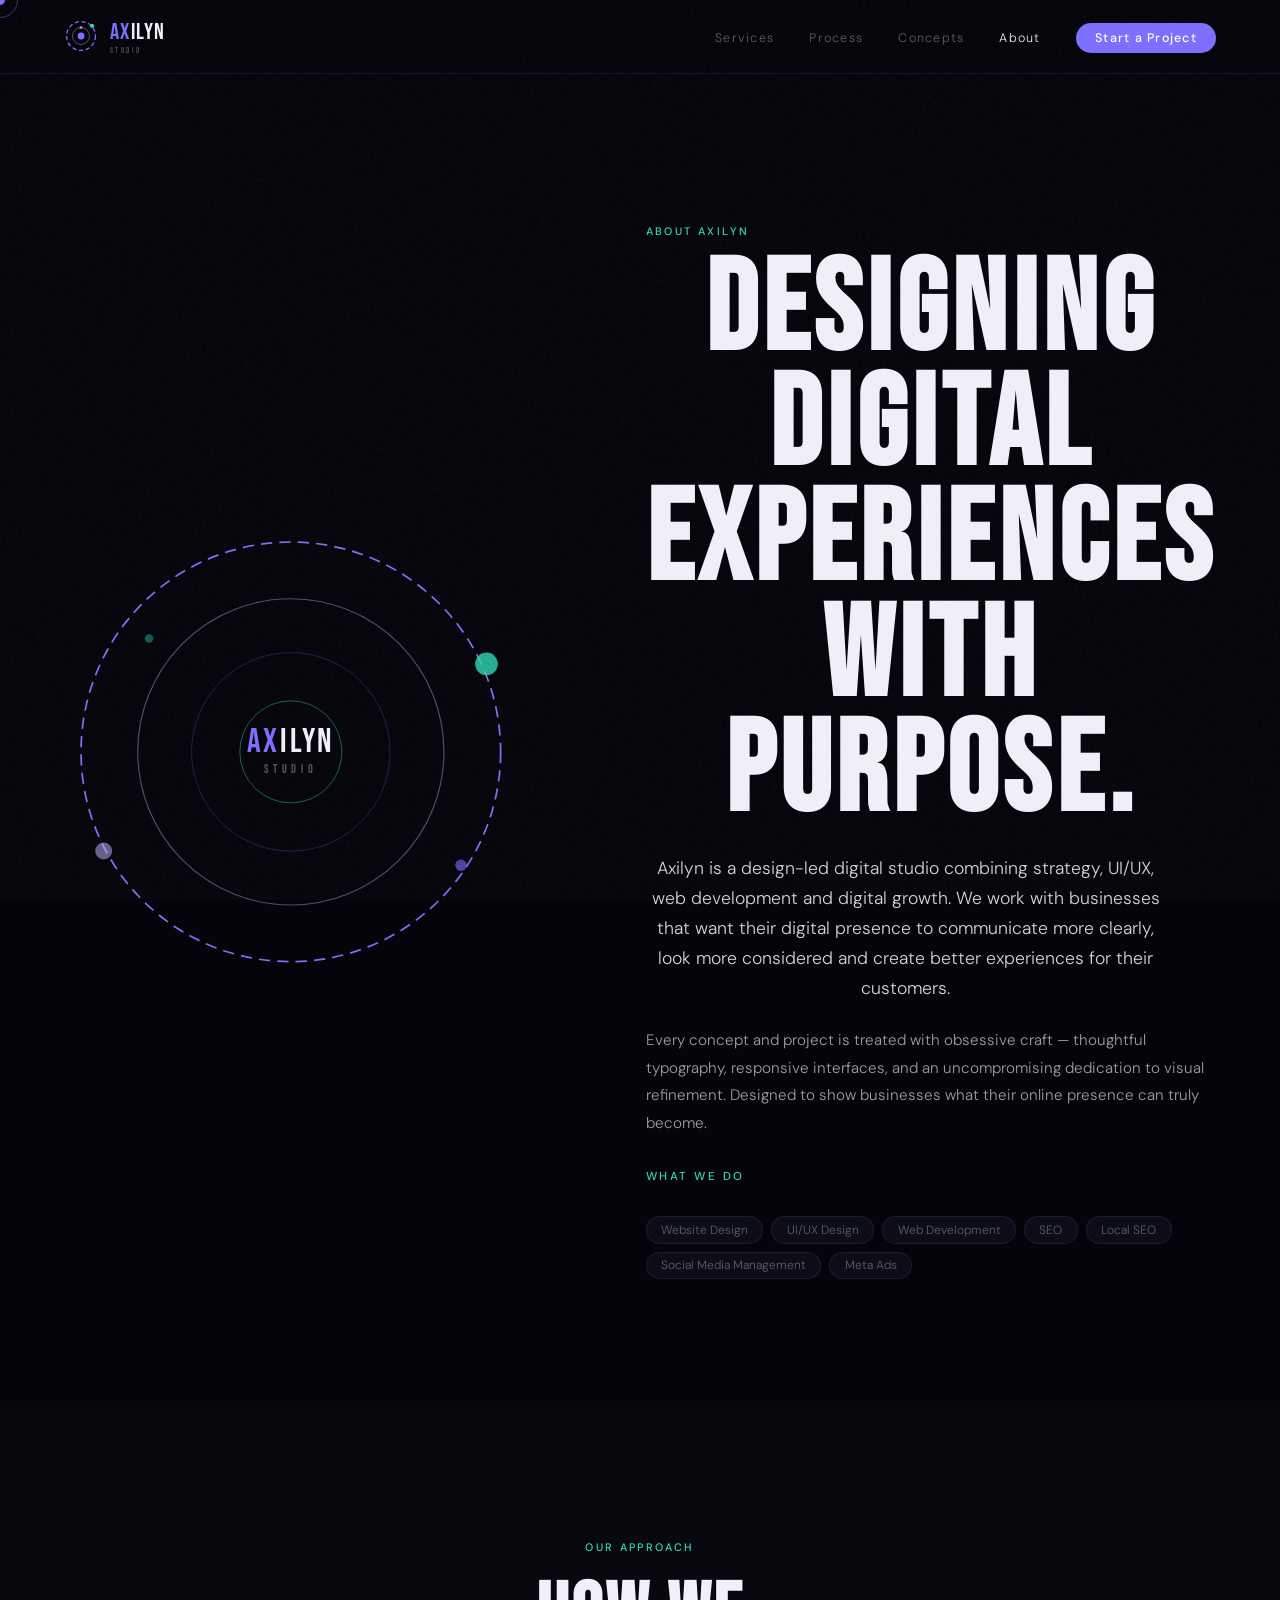
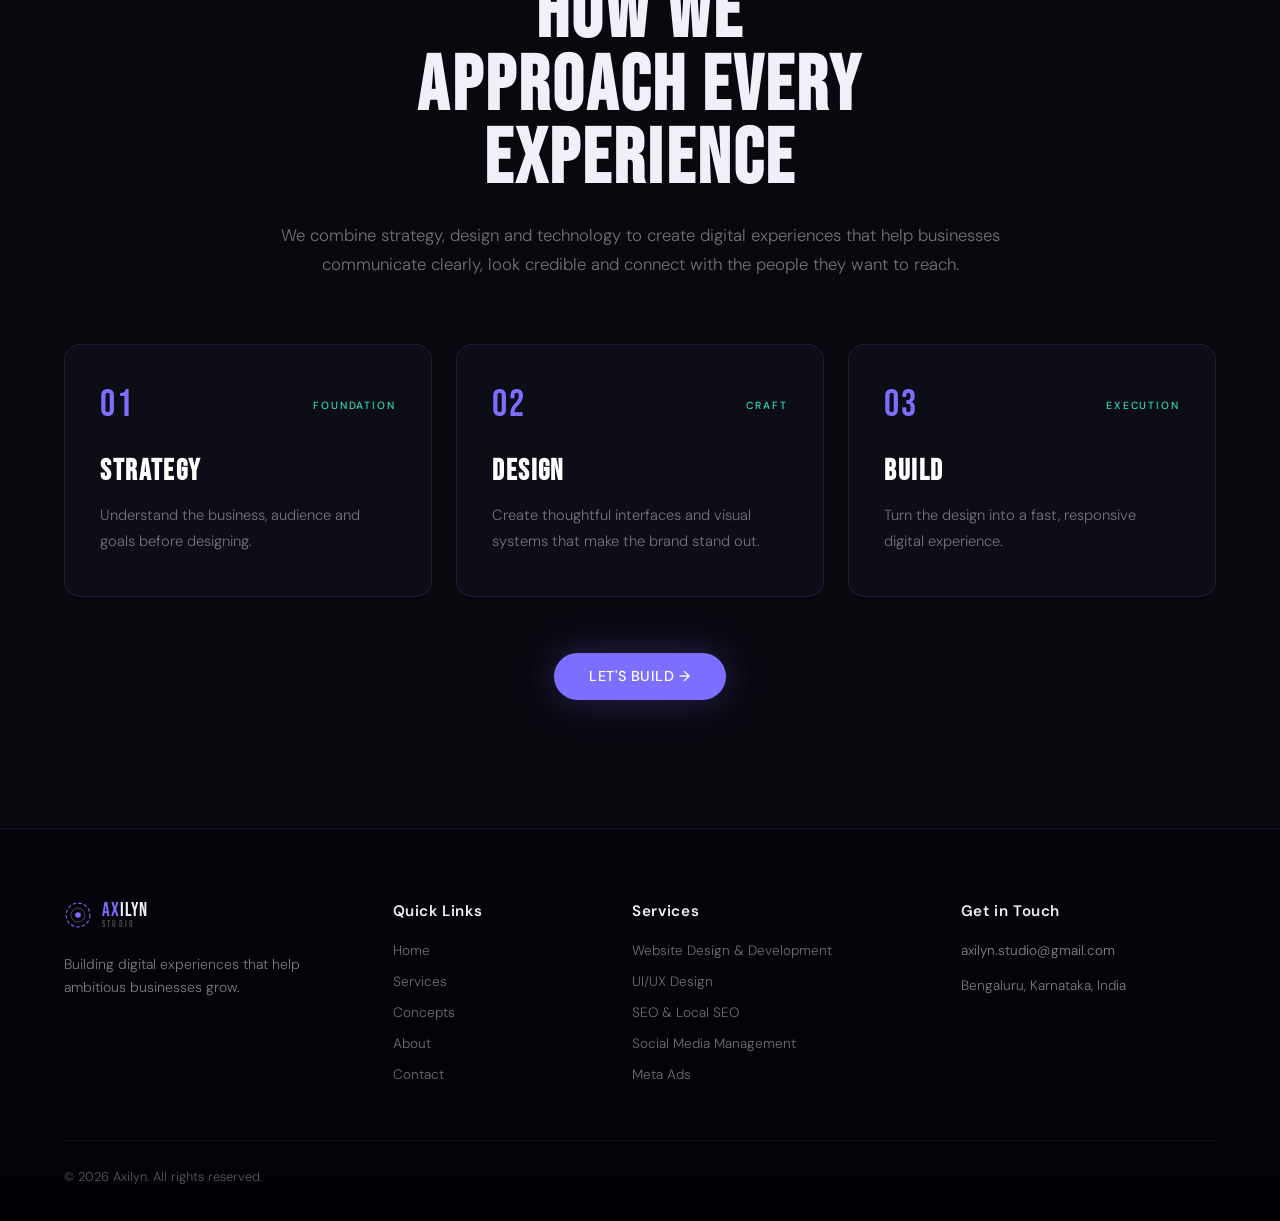
==== about/index.html @ 37f90a8c "Update Axilyn website SEO and concept pages" ====
<!DOCTYPE html>
<html lang="en">
<head>
<meta charset="UTF-8"/>
<meta name="viewport" content="width=device-width,initial-scale=1.0,maximum-scale=1.0,minimum-scale=1.0,user-scalable=no,viewport-fit=cover"/>

<!-- ═══ PRIMARY SEO ═══ -->
<title>About Axilyn | Digital Design &amp; Growth Studio</title>
<meta name="description" content="Axilyn is a design-led digital studio combining strategy, UI/UX, web development and digital growth for ambitious businesses."/>
<meta name="keywords" content="about Axilyn, digital design studio, UI UX studio, web development, SEO, local SEO, Meta ads"/>
<meta name="robots" content="index, follow"/>
<meta name="author" content="AXILYN"/>
<link rel="canonical" href="https://axilyn-studio.vercel.app/about/"/>

<!-- ═══ OPEN GRAPH ═══ -->
<meta property="og:type" content="website"/>
<meta property="og:url" content="https://axilyn-studio.vercel.app/about/"/>
<meta property="og:title" content="About Axilyn | Digital Design &amp; Growth Studio"/>
<meta property="og:description" content="Axilyn is a design-led digital studio combining strategy, UI/UX, web development and digital growth for ambitious businesses."/>
<meta property="og:image" content="https://axilyn-studio.vercel.app/assets/concepts/dental-concept.jpg"/>
<meta property="og:site_name" content="AXILYN"/>
<meta property="og:locale" content="en_US"/>

<!-- ═══ TWITTER CARD ═══ -->
<meta name="twitter:card" content="summary_large_image"/>
<meta name="twitter:title" content="About Axilyn | Digital Design &amp; Growth Studio"/>
<meta name="twitter:description" content="Axilyn is a design-led digital studio combining strategy, UI/UX, web development and digital growth for ambitious businesses."/>
<meta name="twitter:image" content="https://axilyn-studio.vercel.app/assets/concepts/dental-concept.jpg"/>

<!-- ═══ SCHEMA.ORG BREADCRUMB ═══ -->
<script type="application/ld+json">
{
  "@context": "https://schema.org",
  "@graph": [
    {
      "@type": "BreadcrumbList",
      "itemListElement": [
        {
          "@type": "ListItem",
          "position": 1,
          "name": "Home",
          "item": "https://axilyn-studio.vercel.app/"
        },
        {
          "@type": "ListItem",
          "position": 2,
          "name": "About",
          "item": "https://axilyn-studio.vercel.app/about/"
        }
      ]
    },
    {
      "@type": "AboutPage",
      "name": "About Axilyn",
      "description": "Axilyn is a design-led digital studio combining strategy, UI/UX, web development and digital growth for ambitious businesses.",
      "mainEntity": {
        "@type": "Organization",
        "name": "AXILYN",
        "url": "https://axilyn-studio.vercel.app/"
      }
    }
  ]
}
</script>

<!-- Google Fonts -->
<link rel="preconnect" href="https://fonts.googleapis.com"/>
<link rel="preconnect" href="https://fonts.gstatic.com" crossorigin/>
<link href="https://fonts.googleapis.com/css2?family=Bebas+Neue&amp;family=DM+Sans:opsz,wght@9..40,300;9..40,400;9..40,500&amp;display=swap" rel="stylesheet"/>

<!-- Modular Stylesheets -->
<link rel="stylesheet" href="../css/variables.css?v=2.0"/>
<link rel="stylesheet" href="../css/reset.css?v=2.0"/>
<link rel="stylesheet" href="../css/animations.css?v=2.0"/>
<link rel="stylesheet" href="../css/layout.css?v=2.0"/>
<link rel="stylesheet" href="../css/components.css?v=3.0"/>
</head>
<body>

<!-- Custom Cursor Elements -->
<div id="cur"></div>
<div id="curR"></div>

<!-- NAV -->
<nav id="nav">
  <div class="nlogo" onclick="window.location.href='/'">
    <svg class="nlm" viewBox="0 0 40 40" fill="none">
      <circle class="nl-o1" cx="20" cy="20" r="17" stroke="#7C6FFF" stroke-width="1.5" stroke-dasharray="5 3"/>
      <circle class="nl-o2" cx="20" cy="20" r="10" stroke="#C4B9FF" stroke-width="1" opacity=".5"/>
      <circle cx="20" cy="20" r="4" fill="#7C6FFF"/>
      <g class="nl-o1"><circle cx="33" cy="8" r="2.5" fill="#2DDAB4"/></g>
      <g class="nl-o2"><circle cx="20" cy="10" r="1.8" fill="#C4B9FF" opacity=".7"/></g>
    </svg>
    <div class="nwm"><div><span>AX</span>ILYN</div><div style="font-size:.5rem;letter-spacing:.3em;color:rgba(240,240,248,.3);margin-top:.05rem;">STUDIO</div></div>
  </div>
  <ul>
    <li><a href="/services/">Services</a></li>
    <li><a href="/#process">Process</a></li>
    <li><a href="/#work">Concepts</a></li>
    <li><a href="/about/" style="color:var(--text);">About</a></li>
    <li><a href="/contact/" class="ncta">Start a Project</a></li>
  </ul>
</nav>

<div style="padding-top:6rem;">
  <!-- ABOUT HERO / POSITIONING -->
  <section id="about" aria-label="About Axilyn">
    <div class="arw">
      <svg class="arsvg" viewBox="0 0 320 320" fill="none">
        <circle cx="160" cy="160" r="148" stroke="#7C6FFF" stroke-width="1.2" stroke-dasharray="8 5"/>
        <circle cx="160" cy="160" r="108" stroke="#C4B9FF" stroke-width=".8" opacity=".4"/>
        <circle cx="160" cy="160" r="70" stroke="#7C6FFF" stroke-width=".6" opacity=".3"/>
        <circle cx="160" cy="160" r="36" stroke="#2DDAB4" stroke-width=".6" opacity=".5"/>
        <circle cx="298" cy="98" r="8" fill="#2DDAB4" opacity=".8"/>
        <circle cx="28" cy="230" r="6" fill="#C4B9FF" opacity=".5"/>
        <circle cx="280" cy="240" r="4" fill="#7C6FFF" opacity=".6"/>
        <circle cx="60" cy="80" r="3" fill="#2DDAB4" opacity=".4"/>
      </svg>
      <div class="arc">
        <div class="ari">
          <div style="font-family:var(--fh);font-size:2.1rem;letter-spacing:.08em;line-height:1;color:var(--text);"><span style="color:var(--ring);">AX</span>ILYN</div>
          <div style="font-family:var(--fh);font-size:.75rem;letter-spacing:.4em;color:rgba(240,240,248,.35);margin-top:.1rem;text-align:center;">STUDIO</div>
        </div>
      </div>
    </div>
    <div class="ac">
      <div class="sl2">About Axilyn</div>
      <h1>DESIGNING DIGITAL EXPERIENCES<br/>WITH PURPOSE.</h1>
      <p class="hsub" style="margin-bottom:1.5rem;font-size:1.1rem;line-height:1.7;color:rgba(240,240,248,.88);">Axilyn is a design-led digital studio combining strategy, UI/UX, web development and digital growth. We work with businesses that want their digital presence to communicate more clearly, look more considered and create better experiences for their customers.</p>
      <p style="margin-bottom:1.5rem;color:rgba(240,240,248,.65);">Every concept and project is treated with obsessive craft — thoughtful typography, responsive interfaces, and an uncompromising dedication to visual refinement. Designed to show businesses what their online presence can truly become.</p>
      <div style="margin-top:2rem;">
        <div class="sl2" style="margin-bottom:.8rem;font-size:.72rem;">WHAT WE DO</div>
        <div class="skills" aria-label="Services provided by Axilyn">
          <span class="skill">Website Design</span>
          <span class="skill">UI/UX Design</span>
          <span class="skill">Web Development</span>
          <span class="skill">SEO</span>
          <span class="skill">Local SEO</span>
          <span class="skill">Social Media Management</span>
          <span class="skill">Meta Ads</span>
        </div>
      </div>
    </div>
  </section>

  <!-- WHY AXILYN THREE PILLARS -->
  <section id="why-axilyn" aria-label="Why Axilyn — Core Pillars">
    <div class="why-container">
      <div class="why-header">
        <div class="sl2">OUR APPROACH</div>
        <h2>HOW WE<br/>APPROACH EVERY EXPERIENCE</h2>
        <p class="why-sub">We combine strategy, design and technology to create digital experiences that help businesses communicate clearly, look credible and connect with the people they want to reach.</p>
      </div>

      <div class="why-grid">
        <div class="why-card">
          <div class="why-card-top">
            <span class="why-num">01</span>
            <span class="why-tag">FOUNDATION</span>
          </div>
          <h3>STRATEGY</h3>
          <p>Understand the business, audience and goals before designing.</p>
        </div>

        <div class="why-card">
          <div class="why-card-top">
            <span class="why-num">02</span>
            <span class="why-tag">CRAFT</span>
          </div>
          <h3>DESIGN</h3>
          <p>Create thoughtful interfaces and visual systems that make the brand stand out.</p>
        </div>

        <div class="why-card">
          <div class="why-card-top">
            <span class="why-num">03</span>
            <span class="why-tag">EXECUTION</span>
          </div>
          <h3>BUILD</h3>
          <p>Turn the design into a fast, responsive digital experience.</p>
        </div>
      </div>

      <div class="why-cta-box">
        <a href="/contact/" class="bp">LET'S BUILD →</a>
      </div>
    </div>
  </section>
</div>

<!-- FOOTER -->
<footer class="site-footer">
  <div class="footer-container">
    <div class="footer-grid">
      <div class="footer-col footer-col-brand">
        <div class="fll" onclick="window.location.href='/'" role="button" tabindex="0">
          <svg class="flm" viewBox="0 0 40 40" fill="none">
            <circle class="nl-o1" cx="20" cy="20" r="17" stroke="#7C6FFF" stroke-width="1.5" stroke-dasharray="5 3"/>
            <circle class="nl-o2" cx="20" cy="20" r="10" stroke="#C4B9FF" stroke-width="1" opacity=".5"/>
            <circle cx="20" cy="20" r="4" fill="#7C6FFF"/>
          </svg>
          <div class="flw">
            <div class="flname"><span>AX</span>ILYN</div>
            <div class="flsub">STUDIO</div>
          </div>
        </div>
        <p class="footer-desc">Building digital experiences that help ambitious businesses grow.</p>
      </div>
      <div class="footer-col">
        <h4 class="footer-col-title">Quick Links</h4>
        <ul class="footer-links">
          <li><a href="/">Home</a></li>
          <li><a href="/services/">Services</a></li>
          <li><a href="/#work">Concepts</a></li>
          <li><a href="/about/">About</a></li>
          <li><a href="/contact/">Contact</a></li>
        </ul>
      </div>
      <div class="footer-col">
        <h4 class="footer-col-title">Services</h4>
        <ul class="footer-links">
          <li><a href="/services/">Website Design &amp; Development</a></li>
          <li><a href="/services/">UI/UX Design</a></li>
          <li><a href="/services/">SEO &amp; Local SEO</a></li>
          <li><a href="/services/">Social Media Management</a></li>
          <li><a href="/services/">Meta Ads</a></li>
        </ul>
      </div>
      <div class="footer-col footer-col-contact">
        <h4 class="footer-col-title">Get in Touch</h4>
        <ul class="footer-contact-list">
          <li><a href="mailto:axilyn.studio@gmail.com">axilyn.studio@gmail.com</a></li>
          <li><span>Bengaluru, Karnataka, India</span></li>
        </ul>
      </div>
    </div>
    <div class="footer-divider" role="separator"></div>
    <div class="footer-bottom">
      <div class="footer-copy">© 2026 Axilyn. All rights reserved.</div>
    </div>
  </div>
</footer>

<script src="../js/cursor.js?v=3.0"></script>
</body>
</html>
---- css/variables.css ----
/* ═══════════════════════════════════════════════════════
   DESIGN TOKENS & CSS VARIABLES — AXILYN STUDIO
   ═══════════════════════════════════════════════════════ */

:root {
  /* Color Palette */
  --bg: #04040a;
  --surf: #08080f;
  --card: #0d0d18;
  --ring: #7C6FFF;
  --ring2: #C4B9FF;
  --teal: #2DDAB4;
  --text: #f0f0f8;
  --border: rgba(124, 111, 255, 0.14);

  /* Typography */
  --fh: 'Bebas Neue', sans-serif;
  --fb: 'DM Sans', sans-serif;

  /* Transitions & Radii */
  --radius-sm: 6px;
  --radius-md: 10px;
  --radius-lg: 16px;
  --radius-full: 99px;
  --transition-fast: 0.2s ease;
  --transition-normal: 0.3s ease;
  --transition-slow: 0.5s ease;
}
---- css/animations.css ----
/* ═══════════════════════════════════════════════════════
   ANIMATIONS & KEYFRAMES — AXILYN STUDIO
   ═══════════════════════════════════════════════════════ */

/* Fade & Slide Up */
@keyframes fu {
  from {
    opacity: 0;
    transform: translateY(28px);
  }
  to {
    opacity: 1;
    transform: none;
  }
}

/* Splash Entrance */
@keyframes splashIn {
  from {
    opacity: 0;
    transform: translateY(12px);
  }
  to {
    opacity: 1;
    transform: none;
  }
}

/* Marquee Infinite Loop */
@keyframes mq {
  from {
    transform: translateX(0);
  }
  to {
    transform: translateX(-50%);
  }
}

/* Orbital Rotations */
@keyframes ss {
  to {
    transform: rotate(360deg);
  }
}

@keyframes ssr {
  to {
    transform: rotate(-360deg);
  }
}

/* Opacity Pulse */
@keyframes pulse {
  0%, 100% {
    opacity: 1;
  }
  50% {
    opacity: 0.2;
  }
}

/* Floating Particles */
@keyframes fp {
  from {
    transform: translateY(0);
  }
  to {
    transform: translateY(var(--y, -28px));
  }
}

/* Spinner */
@keyframes spin {
  to {
    transform: rotate(360deg);
  }
}

/* Scroll Reveal Classes */
.rev {
  opacity: 0;
  transform: translateY(36px);
  transition: opacity 0.75s ease, transform 0.75s ease;
}

.rev.vis {
  opacity: 1;
  transform: none;
}

.rev.d1 {
  transition-delay: 0.1s;
}

.rev.d2 {
  transition-delay: 0.2s;
}

.rev.d3 {
  transition-delay: 0.3s;
}

/* Accessibility: Reduced Motion Support */
@media (prefers-reduced-motion: reduce) {
  *,
  *::before,
  *::after {
    animation-duration: 0.01ms !important;
    animation-iteration-count: 1 !important;
    transition-duration: 0.01ms !important;
    scroll-behavior: auto !important;
  }
  .rev {
    opacity: 1 !important;
    transform: none !important;
  }
}
---- css/layout.css ----
/* ═══════════════════════════════════════════════════════
   LAYOUT, GRID & STRUCTURE — AXILYN STUDIO
   ═══════════════════════════════════════════════════════ */

/* ── SPLASH SCREEN ── */
#splash {
  position: fixed;
  inset: 0;
  background: var(--bg);
  z-index: 999999;
  display: flex;
  align-items: center;
  justify-content: center;
  flex-direction: column;
  gap: 1.5rem;
  transition: opacity 0.7s ease, visibility 0.7s ease;
}

#splash.hide {
  opacity: 0;
  visibility: hidden;
  pointer-events: none;
}

.splash-logo {
  display: flex;
  flex-direction: column;
  align-items: center;
  gap: 14px;
  animation: splashIn 0.6s cubic-bezier(0.22, 1, 0.36, 1) both;
}

.splash-orb {
  width: 80px;
  height: 80px;
  position: relative;
  display: flex;
  align-items: center;
  justify-content: center;
}

.splash-orb svg {
  width: 80px;
  height: 80px;
}

.splash-orb .sp-o1 {
  animation: ss 4s linear infinite;
  transform-origin: 40px 40px;
}

.splash-orb .sp-o2 {
  animation: ssr 2.8s linear infinite;
  transform-origin: 40px 40px;
}

.splash-orb .sp-pulse {
  animation: pulse 1.8s ease-in-out infinite;
}

.splash-wordmark {
  font-family: var(--fh);
  font-size: 2.6rem;
  letter-spacing: 0.12em;
  line-height: 1;
  text-align: center;
}

.splash-wordmark span {
  color: var(--ring);
}

.splash-sub {
  font-size: 0.6rem;
  letter-spacing: 0.45em;
  color: rgba(240, 240, 248, 0.25);
  text-transform: uppercase;
  margin-top: 0.1rem;
  animation: splashIn 0.6s 0.15s cubic-bezier(0.22, 1, 0.36, 1) both;
}

.splash-bar {
  width: 140px;
  height: 1px;
  background: var(--border);
  border-radius: var(--radius-full);
  overflow: hidden;
  margin-top: 0.5rem;
  animation: splashIn 0.4s 0.3s ease both;
}

.splash-bar-fill {
  height: 100%;
  width: 0%;
  background: linear-gradient(90deg, var(--ring), var(--teal));
  border-radius: var(--radius-full);
  transition: width 0.05s linear;
}

/* ── NAVIGATION ── */
nav {
  position: fixed;
  top: 0;
  left: 0;
  right: 0;
  z-index: 600;
  display: flex;
  align-items: center;
  justify-content: space-between;
  padding: 1.1rem 5%;
  backdrop-filter: blur(20px);
  -webkit-backdrop-filter: blur(20px);
  background: rgba(4, 4, 10, 0.82);
  border-bottom: 1px solid var(--border);
}

.nlogo {
  display: flex;
  align-items: center;
  gap: 12px;
  text-decoration: none;
  cursor: pointer;
}

.nlm {
  width: 34px;
  height: 34px;
  flex-shrink: 0;
}

.nlm .nl-o1,
.flm .nl-o1 {
  animation: ss 10s linear infinite;
  transform-origin: 20px 20px;
}

.nlm .nl-o2,
.flm .nl-o2 {
  animation: ssr 7s linear infinite;
  transform-origin: 20px 20px;
}

.nlm .nl-dot,
.flm .nl-dot {
  animation: pulse 2.5s ease-in-out infinite;
}

.nwm {
  font-family: var(--fh);
  font-size: 1.45rem;
  letter-spacing: 0.06em;
  color: var(--text);
}

.nwm span {
  color: var(--ring);
}

nav ul {
  list-style: none;
  display: flex;
  gap: 2.2rem;
  align-items: center;
}

nav ul a {
  color: rgba(240, 240, 248, 0.38);
  text-decoration: none;
  font-size: 0.78rem;
  letter-spacing: 0.1em;
  transition: color var(--transition-fast);
  position: relative;
}

nav ul a::after {
  content: '';
  position: absolute;
  bottom: -3px;
  left: 0;
  width: 0;
  height: 1px;
  background: var(--ring);
  transition: width var(--transition-normal);
}

nav ul a:hover {
  color: var(--ring);
}

nav ul a:hover::after {
  width: 100%;
}

.ncta {
  background: var(--ring) !important;
  color: #fff !important;
  padding: 0.42rem 1.2rem !important;
  border-radius: var(--radius-full) !important;
  font-weight: 500 !important;
}

.ncta::after {
  display: none !important;
}

.ncta:hover {
  opacity: 0.82 !important;
}

@media (max-width: 640px) {
  nav ul li:not(:last-child) {
    display: none;
  }
}

/* ── SHARED SECTION STYLES ── */
section {
  padding: 8rem 5%;
}

.sl2 {
  font-size: 0.68rem;
  letter-spacing: 0.22em;
  color: var(--teal);
  text-transform: uppercase;
  font-weight: 500;
  margin-bottom: 1rem;
}

h2 {
  font-family: var(--fh);
  font-size: clamp(2.5rem, 6vw, 5rem);
  letter-spacing: 0.04em;
  line-height: 0.95;
}

/* ── HERO SECTION ── */
#hero {
  min-height: 100vh;
  display: flex;
  align-items: center;
  justify-content: center;
  padding: 8rem 5% 5rem;
  position: relative;
  overflow: hidden;
}

#heroGradient {
  position: absolute;
  inset: 0;
  pointer-events: none;
  z-index: 1;
  background: radial-gradient(600px circle at 50% 50%, rgba(124, 111, 255, 0.13), transparent 70%);
  transition: background 0.1s ease;
}

.hc {
  position: relative;
  z-index: 2;
  max-width: 820px;
  text-align: center;
  display: flex;
  flex-direction: column;
  align-items: center;
}

.particle {
  position: absolute;
  border-radius: 50%;
  pointer-events: none;
  animation: fp var(--d, 8s) ease-in-out infinite alternate;
}

.ho {
  position: absolute;
  right: -80px;
  top: 50%;
  transform: translateY(-50%);
  width: 600px;
  height: 600px;
  opacity: 0.16;
  animation: ss 40s linear infinite;
}

.ho2 {
  position: absolute;
  right: 40px;
  top: 50%;
  transform: translateY(-50%);
  width: 360px;
  height: 360px;
  opacity: 0.07;
  animation: ssr 25s linear infinite;
}

.hbadge {
  display: inline-flex;
  align-items: center;
  gap: 0.5rem;
  border: 1px solid var(--border);
  border-radius: var(--radius-full);
  padding: 0.35rem 1rem;
  font-size: 0.72rem;
  letter-spacing: 0.12em;
  color: rgba(240, 240, 248, 0.38);
  margin-bottom: 2rem;
  animation: fu 0.8s ease both;
}

.bdot {
  width: 6px;
  height: 6px;
  border-radius: 50%;
  background: var(--teal);
  animation: pulse 2s infinite;
}

h1 {
  font-family: var(--fh);
  font-size: clamp(4rem, 10vw, 9rem);
  line-height: 0.9;
  letter-spacing: 0.04em;
  animation: fu 0.8s 0.1s ease both;
  text-align: center;
}

h1 .rw {
  color: var(--ring);
}

h1 .ol {
  -webkit-text-stroke: 1.5px rgba(124, 111, 255, 0.35);
  color: transparent;
}

.hsub {
  margin-top: 2rem;
  max-width: 520px;
  color: rgba(240, 240, 248, 0.42);
  font-size: 1rem;
  line-height: 1.75;
  animation: fu 0.8s 0.2s ease both;
  text-align: center;
}

.hbtns {
  margin-top: 2.5rem;
  display: flex;
  gap: 1rem;
  flex-wrap: wrap;
  justify-content: center;
  animation: fu 0.8s 0.3s ease both;
}

.hstats {
  margin-top: 5rem;
  display: flex;
  gap: 3.5rem;
  flex-wrap: wrap;
  justify-content: center;
  animation: fu 0.8s 0.4s ease both;
}

.sn {
  font-family: var(--fh);
  font-size: 3rem;
  color: var(--ring);
  letter-spacing: 0.04em;
  line-height: 1;
}

.hstat-item {
  text-align: center;
}

.sl {
  font-size: 0.7rem;
  letter-spacing: 0.1em;
  color: rgba(240, 240, 248, 0.3);
  margin-top: 0.3rem;
  text-transform: uppercase;
}

@media (max-width: 768px) {
  .ho,
  .ho2 {
    animation: none;
    display: none;
  }
}

/* ── MARQUEE ── */
.mwrap {
  overflow: hidden;
  white-space: nowrap;
  padding: 0.75rem 0;
  background: rgba(124, 111, 255, 0.07);
  border-top: 1px solid var(--border);
  border-bottom: 1px solid var(--border);
}

.mtrack {
  display: inline-flex;
  gap: 2.5rem;
  animation: mq 22s linear infinite;
}

.mtrack span {
  font-family: var(--fh);
  font-size: 0.9rem;
  letter-spacing: 0.12em;
  color: rgba(124, 111, 255, 0.5);
}

.mtrack .sep {
  color: var(--teal);
  opacity: 0.45;
}

/* ── SERVICES ── */
#services {
  background: var(--surf);
}

.stop {
  display: flex;
  justify-content: space-between;
  align-items: flex-end;
  flex-wrap: wrap;
  gap: 2rem;
  margin-bottom: 5rem;
}

.stop p {
  max-width: 340px;
  color: rgba(240, 240, 248, 0.38);
  font-size: 0.95rem;
  line-height: 1.75;
}

.sgrid {
  display: grid;
  grid-template-columns: repeat(2, 1fr);
  gap: 1px;
  background: var(--border);
}

.sgrid .sc:last-child {
  grid-column: span 2;
}

@media (max-width: 560px) {
  .sgrid {
    grid-template-columns: 1fr;
  }
  .sgrid .sc:last-child {
    grid-column: span 1;
  }
}

/* ── PROCESS ── */
#process {
  background: var(--bg);
  position: relative;
  overflow: hidden;
}

.pbgr {
  position: absolute;
  right: -180px;
  top: 50%;
  transform: translateY(-50%);
  width: 500px;
  height: 500px;
  opacity: 0.04;
  pointer-events: none;
}

.ptabs {
  display: flex;
  margin-top: 4rem;
  border: 1px solid var(--border);
  border-radius: 12px;
  overflow: hidden;
}

.ppanels {
  margin-top: 3rem;
}

.pp {
  display: none;
  animation: fu 0.5s ease both;
}

.pp.on {
  display: grid;
  grid-template-columns: 1fr 1fr;
  gap: 5rem;
  align-items: center;
}

@media (max-width: 720px) {
  .pp.on {
    grid-template-columns: 1fr;
    gap: 3rem;
  }
}

.ppn {
  font-family: var(--fh);
  font-size: 8rem;
  line-height: 1;
  color: rgba(124, 111, 255, 0.06);
  margin-bottom: -1.5rem;
}

.pp h3 {
  font-family: var(--fh);
  font-size: 3rem;
  letter-spacing: 0.04em;
  margin-bottom: 1rem;
}

.pp > div p {
  color: rgba(240, 240, 248, 0.38);
  font-size: 0.95rem;
  line-height: 1.8;
}

.pp ul {
  list-style: none;
  margin-top: 1.5rem;
  display: flex;
  flex-direction: column;
  gap: 0.65rem;
}

.pp ul li {
  display: flex;
  align-items: center;
  gap: 0.75rem;
  font-size: 0.87rem;
  color: rgba(240, 240, 248, 0.42);
}

.pp ul li::before {
  content: '';
  width: 6px;
  height: 6px;
  border-radius: 50%;
  background: var(--teal);
  flex-shrink: 0;
}

.pvis {
  display: flex;
  align-items: center;
  justify-content: center;
}

.pvsv {
  width: 100%;
  max-width: 300px;
  aspect-ratio: 1;
}

.pvsv svg {
  width: 100%;
  height: 100%;
}

.pp.on .pro {
  animation: ss 12s linear infinite;
}

.pp.on .pri {
  animation: ssr 8s linear infinite;
}

/* ── WORK ── */
#work {
  background: var(--surf);
}

.wh {
  display: flex;
  justify-content: space-between;
  align-items: flex-end;
  flex-wrap: wrap;
  gap: 2rem;
  margin-bottom: 4rem;
}

.wh p {
  max-width: 300px;
  color: rgba(240, 240, 248, 0.36);
  font-size: 0.9rem;
  line-height: 1.75;
}

.wgrid {
  display: grid;
  grid-template-columns: repeat(3, 1fr);
  gap: 14px;
}

@media (max-width: 820px) {
  .wgrid {
    grid-template-columns: 1fr 1fr;
  }
}

@media (max-width: 500px) {
  .wgrid {
    grid-template-columns: 1fr;
  }
}

/* ── ABOUT ── */
#about {
  background: var(--bg);
  display: grid;
  grid-template-columns: 1fr 1fr;
  gap: 8rem;
  align-items: center;
}

@media (max-width: 768px) {
  #about {
    grid-template-columns: 1fr;
    gap: 4rem;
  }
}

.arw {
  width: 100%;
  aspect-ratio: 1;
  display: flex;
  align-items: center;
  justify-content: center;
  position: relative;
}

.arsvg {
  width: 100%;
  height: 100%;
  animation: ss 20s linear infinite;
}

.arc {
  position: absolute;
  inset: 0;
  display: flex;
  align-items: center;
  justify-content: center;
}

.ari {
  display: flex;
  flex-direction: column;
  align-items: center;
  justify-content: center;
}

.ac p {
  color: rgba(240, 240, 248, 0.38);
  font-size: 0.95rem;
  line-height: 1.8;
  margin-top: 1.5rem;
}

.skills {
  display: flex;
  flex-wrap: wrap;
  gap: 0.5rem;
  margin-top: 2rem;
}

/* ── CONTACT ── */
#contact {
  background: var(--surf);
  text-align: center;
}

#contact .hsub {
  margin: 1rem auto 0;
  text-align: center;
}

.cbox {
  max-width: 580px;
  margin: 3rem auto 0;
  background: var(--card);
  border: 1px solid var(--border);
  border-radius: 12px;
  padding: 2.5rem;
}

.frow {
  display: grid;
  grid-template-columns: 1fr 1fr;
  gap: 1rem;
}

@media (max-width: 500px) {
  .frow {
    grid-template-columns: 1fr;
  }
}

.fg {
  text-align: left;
  margin-bottom: 1rem;
}

/* ── LOCATION ── */
.loc-wrap {
  max-width: 980px;
  margin: 5rem auto 0;
  text-align: left;
}

.loc-label {
  font-size: 0.66rem;
  letter-spacing: 0.18em;
  color: var(--teal);
  text-transform: uppercase;
  margin-bottom: 0.75rem;
}

.loc-card {
  display: grid;
  grid-template-columns: 1fr 1fr;
  border-radius: var(--radius-lg);
  overflow: hidden;
  border: 1px solid var(--border);
  background: var(--card);
}

@media (max-width: 700px) {
  .loc-card {
    grid-template-columns: 1fr;
  }
}

.loc-map {
  position: relative;
  min-height: 280px;
  overflow: hidden;
}

.loc-map iframe {
  width: 100%;
  height: 100%;
  min-height: 280px;
  border: none;
  filter: grayscale(1) invert(1) hue-rotate(200deg) brightness(0.75) contrast(1.1);
  display: block;
}

.loc-map-over {
  position: absolute;
  inset: 0;
  pointer-events: none;
  border-right: 1px solid var(--border);
}

.loc-info {
  padding: 2.5rem 2rem;
  display: flex;
  flex-direction: column;
  justify-content: space-between;
  gap: 2rem;
}

.loc-badge {
  display: inline-flex;
  align-items: center;
  gap: 0.45rem;
  font-size: 0.65rem;
  letter-spacing: 0.14em;
  color: rgba(240, 240, 248, 0.3);
  text-transform: uppercase;
  border: 1px solid var(--border);
  border-radius: var(--radius-full);
  padding: 0.3rem 0.8rem;
  width: fit-content;
}

.loc-badge span {
  width: 7px;
  height: 7px;
  border-radius: 50%;
  background: #2DDAB4;
  display: inline-block;
  animation: pulse 2s infinite;
}

.loc-name {
  font-family: var(--fh);
  font-size: 1.5rem;
  letter-spacing: 0.06em;
  line-height: 1.1;
  margin: 1rem 0 0.5rem;
}

.loc-name em {
  color: var(--ring);
  font-style: normal;
}

.loc-addr {
  font-size: 0.82rem;
  color: rgba(240, 240, 248, 0.4);
  line-height: 1.75;
}

.loc-meta {
  display: flex;
  flex-direction: column;
  gap: 0.55rem;
  margin-top: 0.5rem;
}

.loc-meta-row {
  display: flex;
  align-items: center;
  gap: 0.75rem;
  font-size: 0.78rem;
  color: rgba(240, 240, 248, 0.35);
}

.loc-meta-row svg {
  width: 14px;
  height: 14px;
  fill: none;
  stroke: var(--ring);
  stroke-width: 1.8;
  flex-shrink: 0;
}

.loc-dir-btn {
  display: inline-flex;
  align-items: center;
  gap: 0.6rem;
  background: var(--ring);
  color: #fff;
  text-decoration: none;
  padding: 0.85rem 1.8rem;
  border-radius: var(--radius-full);
  font-size: 0.8rem;
  letter-spacing: 0.1em;
  font-family: var(--fh);
  transition: transform var(--transition-fast), box-shadow var(--transition-fast);
  width: fit-content;
  margin-top: auto;
}

.loc-dir-btn:hover {
  transform: translateY(-2px);
  box-shadow: 0 0 45px rgba(124, 111, 255, 0.45);
}

.loc-dir-btn svg {
  width: 14px;
  height: 14px;
  fill: none;
  stroke: #fff;
  stroke-width: 2;
  flex-shrink: 0;
}

/* ── FOOTER ── */
.site-footer {
  background: linear-gradient(180deg, var(--bg) 0%, #030307 100%);
  border-top: 1px solid var(--border);
  padding: 4.5rem 5% 2.2rem;
  position: relative;
  z-index: 10;
}

.footer-container {
  max-width: 1200px;
  margin: 0 auto;
  width: 100%;
}

.footer-grid {
  display: grid;
  grid-template-columns: 1.3fr 0.9fr 1.3fr 1.15fr;
  gap: 3rem 2.5rem;
}

/* Brand Column */
.footer-col-brand .fll {
  display: inline-flex;
  align-items: center;
  gap: 10px;
  text-decoration: none;
  cursor: pointer;
  outline: none;
}

.footer-col-brand .fll:focus-visible {
  outline: 2px solid var(--ring);
  outline-offset: 4px;
  border-radius: var(--radius-sm);
}

.fll .flm {
  width: 28px;
  height: 28px;
}

.fll .flw {
  font-family: var(--fh);
  letter-spacing: 0.06em;
  color: var(--text);
  line-height: 1;
}

.fll .flw .flname {
  font-size: 1.2rem;
}

.fll .flw .flname span {
  color: var(--ring);
}

.fll .flw .flsub {
  font-size: 0.55rem;
  letter-spacing: 0.25em;
  color: rgba(240, 240, 248, 0.3);
  margin-top: 0.05rem;
}

.footer-desc {
  font-size: 0.88rem;
  line-height: 1.65;
  color: rgba(240, 240, 248, 0.5);
  margin-top: 1.15rem;
  max-width: 290px;
}

.footer-social {
  display: flex;
  gap: 0.75rem;
  align-items: center;
  margin-top: 1.4rem;
}

.footer-social a {
  display: flex;
  align-items: center;
  justify-content: center;
  width: 38px;
  height: 38px;
  border-radius: 50%;
  border: 1px solid rgba(124, 111, 255, 0.2);
  background: rgba(13, 13, 24, 0.6);
  color: rgba(240, 240, 248, 0.55);
  text-decoration: none;
  transition: border-color var(--transition-fast), color var(--transition-fast), background var(--transition-fast), transform var(--transition-fast), box-shadow var(--transition-fast);
}

.footer-social a:hover {
  border-color: var(--ring);
  color: var(--ring);
  background: rgba(124, 111, 255, 0.12);
  transform: translateY(-2px);
  box-shadow: 0 4px 14px rgba(124, 111, 255, 0.2);
}

.footer-social svg {
  width: 15px;
  height: 15px;
  fill: currentColor;
}

/* Headings */
.footer-col-title {
  font-family: var(--fb);
  font-size: 0.95rem;
  font-weight: 600;
  letter-spacing: 0.04em;
  color: var(--text);
  margin-bottom: 1.25rem;
}

/* Links Columns */
.footer-links {
  list-style: none;
  padding: 0;
  margin: 0;
  display: flex;
  flex-direction: column;
  gap: 0.75rem;
}

.footer-links li {
  line-height: 1;
}

.footer-links a {
  color: rgba(240, 240, 248, 0.45);
  text-decoration: none;
  font-size: 0.85rem;
  line-height: 1.4;
  transition: color var(--transition-fast), transform var(--transition-fast);
  display: inline-block;
}

.footer-links a:hover {
  color: var(--ring);
  transform: translateX(3px);
}

/* Contact Column */
.footer-contact-list {
  list-style: none;
  padding: 0;
  margin: 0;
  display: flex;
  flex-direction: column;
  gap: 0.95rem;
}

.footer-contact-list li {
  display: flex;
  align-items: flex-start;
  gap: 0.75rem;
  font-size: 0.85rem;
  line-height: 1.45;
  color: rgba(240, 240, 248, 0.5);
}

.footer-contact-list a {
  color: rgba(240, 240, 248, 0.55);
  text-decoration: none;
  transition: color var(--transition-fast);
  word-break: break-word;
}

.footer-contact-list a:hover {
  color: var(--ring);
}

.fcontact-icon {
  width: 17px;
  height: 17px;
  color: var(--ring);
  flex-shrink: 0;
  margin-top: 2px;
}

/* Bottom Bar */
.footer-divider {
  height: 1px;
  background: rgba(124, 111, 255, 0.12);
  margin: 3.5rem 0 1.6rem;
  width: 100%;
}

.footer-bottom {
  display: flex;
  align-items: center;
  justify-content: space-between;
  gap: 1rem;
  flex-wrap: wrap;
  font-size: 0.8rem;
  color: rgba(240, 240, 248, 0.35);
}

.footer-copy {
  color: rgba(240, 240, 248, 0.35);
  line-height: 1.5;
}

.footer-legal {
  display: flex;
  align-items: center;
  gap: 0.75rem;
}

.footer-legal a {
  color: rgba(240, 240, 248, 0.35);
  text-decoration: none;
  transition: color var(--transition-fast);
}

.footer-legal a:hover {
  color: var(--ring);
}

.footer-legal-sep {
  color: rgba(240, 240, 248, 0.2);
  user-select: none;
}

/* ── LAYER 2: MASSIVE AXILYN OUTLINED LOGO & PURPLE LIGHT EFFECT ── */
.footer-giant-wrap {
  position: relative;
  width: 100%;
  overflow: hidden;
  display: flex;
  justify-content: center;
  align-items: center;
  pointer-events: none;
  user-select: none;
  margin: 2.5rem 0 1rem;
  padding: 0.5rem 0;
  height: clamp(100px, 18vw, 210px);
}

.footer-bottom-glow {
  position: absolute;
  bottom: -15px;
  left: 50%;
  transform: translateX(-50%);
  width: 85%;
  max-width: 1000px;
  height: 120px;
  background: radial-gradient(ellipse 65% 75% at 50% 100%, rgba(124, 111, 255, 0.22) 0%, rgba(196, 185, 255, 0.05) 45%, transparent 75%);
  pointer-events: none;
  z-index: 1;
  filter: blur(18px);
}

.footer-rising-light {
  position: absolute;
  bottom: -10px;
  left: 50%;
  transform: translateX(-50%);
  width: 60%;
  max-width: 750px;
  height: 90px;
  background: radial-gradient(ellipse 55% 65% at 50% 100%, rgba(124, 111, 255, 0.35) 0%, rgba(45, 218, 180, 0.04) 50%, transparent 80%);
  pointer-events: none;
  z-index: 1;
  animation: lightRise 6.5s ease-in-out infinite;
  filter: blur(18px);
  opacity: 0.8;
}

@keyframes lightRise {
  0%, 100% {
    transform: translateX(-50%) translateY(12px) scaleY(0.75);
    opacity: 0.35;
  }
  35%, 65% {
    transform: translateX(-50%) translateY(-6px) scaleY(1.15);
    opacity: 0.92;
  }
}

.footer-giant-svg {
  position: relative;
  z-index: 2;
  width: 100%;
  max-width: 1200px;
  height: 100%;
  display: block;
}

#axilynCursorLine {
  stroke: var(--ring);
  stroke-width: 2.5px;
  stroke-linecap: round;
  filter: drop-shadow(0 0 5px rgba(124, 111, 255, 0.75));
  animation: cursorBlink 1.1s ease-in-out infinite;
}

@keyframes cursorBlink {
  0%, 100% { opacity: 0.95; }
  50% { opacity: 0.25; }
}

@media (prefers-reduced-motion: reduce) {
  .footer-rising-light {
    animation: none;
    opacity: 0.6;
  }
  #axilynClipRect {
    width: 1200px !important;
  }
  #axilynCursorLine {
    display: none !important;
  }
}

/* ── RESPONSIVE MEDIA QUERIES ── */

/* Laptop / Small Desktop */
@media (max-width: 1024px) {
  .site-footer {
    padding: 4rem 5% 1.5rem;
  }

  .footer-grid {
    grid-template-columns: 1.2fr 0.85fr 1.2fr 1.1fr;
    gap: 2.5rem 1.8rem;
  }
}

/* Tablet (2-column layout) */
@media (max-width: 860px) {
  .site-footer {
    padding: 3.5rem 5% 1.2rem;
  }

  .footer-grid {
    grid-template-columns: 1fr 1fr;
    gap: 2.8rem 2.2rem;
  }

  .footer-col-brand {
    grid-column: span 2;
  }

  .footer-desc {
    max-width: 480px;
  }

  .footer-giant-wrap {
    height: clamp(80px, 16vw, 140px);
    margin: 2rem 0 0.8rem;
  }
}

/* Mobile (clean stacked layout) */
@media (max-width: 580px) {
  .site-footer {
    padding: 3rem 6% 1rem;
  }

  .footer-grid {
    grid-template-columns: 1fr;
    gap: 2.2rem;
  }

  .footer-col-brand {
    grid-column: span 1;
  }

  .footer-divider {
    margin: 2.4rem 0 1.4rem;
  }

  .footer-bottom {
    flex-direction: column;
    align-items: flex-start;
    gap: 0.75rem;
  }

  .footer-giant-wrap {
    height: clamp(60px, 15vw, 90px);
    margin: 1.8rem 0 0.5rem;
  }
}

/* ═══════════════════════════════════════════════════════
   POSSIBILITIES SECTION ("WHAT COULD WE BUILD FOR YOU?")
   ═══════════════════════════════════════════════════════ */
#possibilities {
  background: var(--bg);
  position: relative;
  overflow: hidden;
}

.poss-wrap {
  display: grid;
  grid-template-columns: 320px 1fr;
  gap: 2rem;
  margin-top: 3.5rem;
  align-items: stretch;
}

@media (max-width: 900px) {
  .poss-wrap {
    grid-template-columns: 1fr;
    gap: 1.5rem;
  }
}

.poss-tabs {
  display: flex;
  flex-direction: column;
  gap: 0.65rem;
}

@media (max-width: 900px) {
  .poss-tabs {
    flex-direction: row;
    overflow-x: auto;
    scrollbar-width: none;
    -webkit-overflow-scrolling: touch;
    padding-bottom: 0.5rem;
  }
  .poss-tabs::-webkit-scrollbar {
    display: none;
  }
}

.poss-tab {
  background: var(--card);
  border: 1px solid var(--border);
  border-radius: var(--radius-md);
  padding: 1.25rem 1.4rem;
  display: flex;
  align-items: center;
  justify-content: space-between;
  cursor: pointer;
  transition: all var(--transition-normal);
  color: var(--text);
  text-align: left;
  position: relative;
  overflow: hidden;
  font-family: inherit;
}

@media (max-width: 900px) {
  .poss-tab {
    flex: 0 0 auto;
    min-width: 140px;
    padding: 0.9rem 1.1rem;
  }
}

.poss-tab::before {
  content: '';
  position: absolute;
  left: 0;
  top: 0;
  bottom: 0;
  width: 3px;
  background: var(--ring);
  opacity: 0;
  transform: scaleY(0);
  transition: transform var(--transition-fast), opacity var(--transition-fast);
}

.poss-tab:hover {
  background: #111122;
  border-color: rgba(124, 111, 255, 0.35);
}

.poss-tab.on {
  background: rgba(124, 111, 255, 0.09);
  border-color: var(--ring);
  box-shadow: 0 0 25px rgba(124, 111, 255, 0.12);
}

.poss-tab.on::before {
  opacity: 1;
  transform: scaleY(1);
}

.poss-tab-meta {
  display: flex;
  align-items: baseline;
  gap: 0.9rem;
}

.poss-tab-num {
  font-family: var(--fh);
  font-size: 1.15rem;
  color: var(--teal);
  letter-spacing: 0.05em;
  opacity: 0.85;
}

.poss-tab-title {
  font-family: var(--fh);
  font-size: 1.3rem;
  letter-spacing: 0.06em;
  color: var(--text);
}

.poss-tab.on .poss-tab-title {
  color: #fff;
}

.poss-tab-arrow {
  color: var(--ring);
  opacity: 0;
  transform: translateX(-4px);
  transition: all var(--transition-fast);
  font-size: 0.95rem;
}

.poss-tab.on .poss-tab-arrow,
.poss-tab:hover .poss-tab-arrow {
  opacity: 1;
  transform: translateX(0);
}

/* Preview Display Card */
.poss-display {
  background: var(--card);
  border: 1px solid var(--border);
  border-radius: var(--radius-lg);
  overflow: hidden;
  position: relative;
  min-height: 440px;
  display: flex;
  flex-direction: column;
  justify-content: flex-end;
  padding: 3rem;
  box-shadow: 0 10px 40px rgba(0, 0, 0, 0.5);
  transition: border-color var(--transition-normal);
}

@media (max-width: 600px) {
  .poss-display {
    padding: 2rem 1.4rem;
    min-height: 380px;
  }
}

.poss-bg-img {
  position: absolute;
  inset: 0;
  width: 100%;
  height: 100%;
  object-fit: cover;
  opacity: 0.28;
  transition: opacity 0.4s ease, transform 0.8s ease;
  transform: scale(1.02);
}

.poss-display:hover .poss-bg-img {
  transform: scale(1.05);
  opacity: 0.35;
}

.poss-overlay {
  position: absolute;
  inset: 0;
  background: linear-gradient(
    to top,
    rgba(4, 4, 10, 0.98) 0%,
    rgba(4, 4, 10, 0.78) 45%,
    rgba(4, 4, 10, 0.4) 100%
  );
  pointer-events: none;
}

.poss-content {
  position: relative;
  z-index: 2;
  display: flex;
  flex-direction: column;
  gap: 1.1rem;
  max-width: 680px;
}

.poss-badge {
  font-size: 0.65rem;
  letter-spacing: 0.2em;
  text-transform: uppercase;
  color: var(--teal);
  font-weight: 500;
}

.poss-headline {
  font-family: var(--fh);
  font-size: clamp(1.8rem, 3.8vw, 2.8rem);
  line-height: 1.08;
  letter-spacing: 0.04em;
  color: #fff;
}

.poss-desc {
  font-size: 0.92rem;
  color: rgba(240, 240, 248, 0.5);
  line-height: 1.7;
}

.poss-pill-row {
  display: flex;
  flex-wrap: wrap;
  gap: 0.5rem;
}

.poss-btn-row {
  margin-top: 0.8rem;
}

/* ═══════════════════════════════════════════════════════
   WHY AXILYN SECTION
   ═══════════════════════════════════════════════════════ */
#why-axilyn {
  background: var(--surf);
  position: relative;
  overflow: hidden;
}

.why-container {
  max-width: 1200px;
  margin: 0 auto;
}

.why-header {
  text-align: center;
  max-width: 760px;
  margin: 0 auto 4rem;
}

.why-header .sl2 {
  display: inline-block;
}

.why-header h2 {
  margin-top: 0.5rem;
  line-height: 0.95;
}

.why-sub {
  margin-top: 1.5rem;
  color: rgba(240, 240, 248, 0.45);
  font-size: 1.05rem;
  line-height: 1.75;
}

.why-grid {
  display: grid;
  grid-template-columns: repeat(3, 1fr);
  gap: 1.5rem;
  margin-bottom: 3.5rem;
}

@media (max-width: 860px) {
  .why-grid {
    grid-template-columns: 1fr;
    gap: 1.2rem;
  }
}

.why-card {
  background: var(--card);
  border: 1px solid var(--border);
  border-radius: var(--radius-lg);
  padding: 2.6rem 2.2rem;
  display: flex;
  flex-direction: column;
  position: relative;
  overflow: hidden;
  transition: transform var(--transition-normal), border-color var(--transition-normal), box-shadow var(--transition-normal);
}

.why-card:hover {
  transform: translateY(-4px);
  border-color: rgba(124, 111, 255, 0.38);
  box-shadow: 0 10px 40px rgba(124, 111, 255, 0.12);
}

.why-card-top {
  display: flex;
  align-items: center;
  justify-content: space-between;
  margin-bottom: 1.8rem;
}

.why-num {
  font-family: var(--fh);
  font-size: 2.4rem;
  color: var(--ring);
  letter-spacing: 0.04em;
  line-height: 1;
}

.why-tag {
  font-size: 0.65rem;
  letter-spacing: 0.18em;
  color: var(--teal);
  text-transform: uppercase;
  font-weight: 500;
}

.why-card h3 {
  font-family: var(--fh);
  font-size: 1.8rem;
  letter-spacing: 0.05em;
  margin-bottom: 0.9rem;
  color: #fff;
}

.why-card p {
  color: rgba(240, 240, 248, 0.45);
  font-size: 0.92rem;
  line-height: 1.75;
}

.why-cta-box {
  text-align: center;
  margin: 0 auto;
  display: flex;
  justify-content: center;
}

/* ═══════════════════════════════════════════════════════
   ORBIT PROCESS TABS RESPONSIVENESS ENHANCEMENT
   ═══════════════════════════════════════════════════════ */
@media (max-width: 768px) {
  .ptabs {
    overflow-x: auto;
    scrollbar-width: none;
    -webkit-overflow-scrolling: touch;
  }
  .ptabs::-webkit-scrollbar {
    display: none;
  }
  .ptab {
    min-width: 110px;
    flex-shrink: 0;
  }
}
---- css/components.css ----
/* ═══════════════════════════════════════════════════════
   COMPONENTS, BUTTONS, CARDS & FORMS — AXILYN STUDIO
   ═══════════════════════════════════════════════════════ */

/* ── BUTTONS ── */
.bp {
  background: var(--ring);
  color: #fff;
  padding: 0.9rem 2.2rem;
  border-radius: var(--radius-full);
  text-decoration: none;
  font-weight: 500;
  font-size: 0.9rem;
  letter-spacing: 0.04em;
  transition: transform var(--transition-fast), box-shadow var(--transition-fast);
  box-shadow: 0 0 40px rgba(124, 111, 255, 0.28);
}

.bp:hover {
  transform: translateY(-2px);
  box-shadow: 0 0 70px rgba(124, 111, 255, 0.5);
}

.bg {
  border: 1px solid var(--border);
  color: var(--text);
  padding: 0.9rem 2.2rem;
  border-radius: var(--radius-full);
  text-decoration: none;
  font-size: 0.9rem;
  transition: border-color var(--transition-fast), color var(--transition-fast);
}

.bg:hover {
  border-color: var(--ring);
  color: var(--ring);
}

.sbtn {
  width: 100%;
  background: var(--ring);
  color: #fff;
  border: none;
  border-radius: var(--radius-full);
  padding: 1rem;
  font-family: var(--fh);
  font-size: 1.1rem;
  letter-spacing: 0.1em;
  cursor: pointer;
  transition: transform var(--transition-fast), box-shadow var(--transition-fast);
  margin-top: 0.5rem;
}

.sbtn:hover {
  transform: translateY(-2px);
  box-shadow: 0 0 50px rgba(124, 111, 255, 0.4);
}

.sbtn:disabled {
  opacity: 0.6;
  cursor: not-allowed;
  transform: none !important;
}

.sbtn .spin {
  display: inline-block;
  width: 14px;
  height: 14px;
  border: 2px solid rgba(255, 255, 255, 0.3);
  border-top-color: #fff;
  border-radius: 50%;
  animation: spin 0.7s linear infinite;
  vertical-align: middle;
  margin-right: 8px;
}

/* ── SERVICE CARDS ── */
.sc {
  background: var(--card);
  padding: 2.5rem 2rem;
  position: relative;
  overflow: hidden;
  transition: background var(--transition-normal);
}

.sc:hover {
  background: #10101e;
}

.sc::before {
  content: '';
  position: absolute;
  inset: 0;
  background: rgba(124, 111, 255, 0.03);
  opacity: 0;
  transition: opacity var(--transition-normal);
}

.sc:hover::before {
  opacity: 1;
}

.scn {
  font-family: var(--fh);
  font-size: 5rem;
  color: rgba(124, 111, 255, 0.05);
  line-height: 1;
  position: absolute;
  right: 1.5rem;
  top: 0.8rem;
}

.sci {
  width: 44px;
  height: 44px;
  border-radius: var(--radius-md);
  background: rgba(124, 111, 255, 0.08);
  border: 1px solid rgba(124, 111, 255, 0.18);
  display: grid;
  place-items: center;
  font-size: 1.2rem;
  margin-bottom: 1.5rem;
}

.sc h3 {
  font-family: var(--fh);
  font-size: 1.5rem;
  letter-spacing: 0.05em;
  margin-bottom: 0.8rem;
}

.sc p {
  color: rgba(240, 240, 248, 0.35);
  font-size: 0.87rem;
  line-height: 1.7;
}

.stag {
  display: inline-block;
  margin-top: 1.5rem;
  font-size: 0.65rem;
  letter-spacing: 0.14em;
  color: var(--teal);
  border: 1px solid rgba(45, 218, 180, 0.22);
  border-radius: var(--radius-full);
  padding: 0.22rem 0.8rem;
}

/* ── PROCESS TABS ── */
.ptab {
  flex: 1;
  padding: 1.1rem 0.8rem;
  text-align: center;
  font-family: var(--fh);
  font-size: 1rem;
  letter-spacing: 0.08em;
  color: rgba(240, 240, 248, 0.28);
  cursor: pointer;
  border: none;
  background: transparent;
  transition: color 0.25s, background 0.25s;
  position: relative;
  overflow: hidden;
  --tab-p: 0;
}

.ptab::before {
  content: '';
  position: absolute;
  bottom: 0;
  left: 0;
  right: 0;
  height: 2px;
  background: rgba(124, 111, 255, 0.12);
  opacity: 0;
  transition: opacity 0.25s;
}

.ptab.on::before {
  opacity: 1;
}

.ptab::after {
  content: '';
  position: absolute;
  bottom: 0;
  left: 0;
  right: 0;
  height: 2px;
  background: var(--ring);
  transform-origin: left center;
  transform: scaleX(var(--tab-p, 0));
  will-change: transform;
}

.ptab.on {
  color: var(--ring);
  background: rgba(124, 111, 255, 0.06);
}

.ptab:hover:not(.on) {
  color: rgba(240, 240, 248, 0.65);
}

@media (max-width: 680px) {
  .ptab {
    padding: 0.85rem 0.4rem;
    font-size: clamp(0.72rem, 2.4vw, 0.92rem);
    letter-spacing: 0.04em;
  }
}

@media (max-width: 420px) {
  .ptab {
    padding: 0.75rem 0.25rem;
    font-size: 0.7rem;
    letter-spacing: 0.02em;
  }
}

@media (prefers-reduced-motion: reduce) {
  .ptab.on::after {
    transform: scaleX(1) !important;
  }
}

/* ── WORK CARDS (WEBSITE CONCEPT VIEWPORTS) ── */
.wcard {
  border-radius: var(--radius-md);
  overflow: hidden;
  position: relative;
  aspect-ratio: 4 / 3.2;
  cursor: pointer;
  background: #08090E;
  border: 1px solid rgba(255, 255, 255, 0.08);
  box-shadow: 0 10px 30px rgba(0, 0, 0, 0.45);
  display: flex;
  flex-direction: column;
  justify-content: flex-end;
  transition: border-color 0.4s ease, box-shadow 0.4s ease, transform 0.4s cubic-bezier(0.16, 1, 0.3, 1);
}

.wcard.wide {
  grid-column: span 2;
  aspect-ratio: 16 / 9;
  min-height: 480px;
}

@media (max-width: 820px) {
  .wcard {
    aspect-ratio: 4 / 3.4;
  }
  .wcard.wide {
    grid-column: span 1;
    aspect-ratio: 4 / 3.4;
    min-height: auto;
  }
}

.wcard:hover {
  border-color: rgba(124, 111, 255, 0.45);
  box-shadow: 0 20px 48px -10px rgba(0, 0, 0, 0.8), 0 0 35px -5px rgba(124, 111, 255, 0.18);
  transform: translateY(-4px);
}

/* Subtle Floating Concept Tag */
.wcard-badge {
  position: absolute;
  top: 1rem;
  right: 1rem;
  font-family: var(--fh);
  font-size: 0.65rem;
  letter-spacing: 0.16em;
  color: var(--teal);
  background: rgba(8, 9, 14, 0.82);
  backdrop-filter: blur(12px);
  -webkit-backdrop-filter: blur(12px);
  border: 1px solid rgba(45, 218, 180, 0.28);
  padding: 0.22rem 0.75rem;
  border-radius: 100px;
  z-index: 5;
  pointer-events: none;
  text-transform: uppercase;
  box-shadow: 0 4px 14px rgba(0, 0, 0, 0.5);
  transition: border-color var(--transition-normal), color var(--transition-normal);
}

.wcard:hover .wcard-badge {
  border-color: var(--teal);
  color: #FFFFFF;
}

/* Website Concept Image */
.wcard img {
  width: 100%;
  height: calc(100% - 64px);
  object-fit: cover;
  object-position: top center;
  transition: transform 0.65s cubic-bezier(0.16, 1, 0.3, 1), filter 0.4s ease;
  position: absolute;
  top: 0;
  left: 0;
  right: 0;
  opacity: 0.96;
  filter: contrast(1.02) brightness(0.98);
}

.wcard:hover img {
  transform: scale(1.025);
  opacity: 1;
  filter: contrast(1.04) brightness(1.02);
}

/* Bottom Caption Bar */
.wover {
  position: relative;
  z-index: 4;
  height: 64px;
  padding: 0 1.4rem;
  background: rgba(8, 9, 14, 0.92);
  backdrop-filter: blur(16px);
  -webkit-backdrop-filter: blur(16px);
  border-top: 1px solid rgba(255, 255, 255, 0.08);
  display: flex;
  align-items: center;
  justify-content: space-between;
  gap: 1rem;
  pointer-events: none;
  transition: background 0.35s ease, border-top-color 0.35s ease;
}

.wcard:hover .wover {
  background: rgba(11, 13, 20, 0.96);
  border-top-color: rgba(124, 111, 255, 0.25);
}

.wover .winfo {
  display: flex;
  flex-direction: column;
  justify-content: center;
  gap: 0.15rem;
  overflow: hidden;
}

.wover-cat {
  font-size: 0.62rem;
  letter-spacing: 0.16em;
  color: var(--ring);
  text-transform: uppercase;
  white-space: nowrap;
  overflow: hidden;
  text-overflow: ellipsis;
}

.wover h3 {
  font-family: var(--fh);
  font-size: 1.18rem;
  letter-spacing: 0.05em;
  margin: 0;
  color: #FFFFFF;
  line-height: 1.1;
  white-space: nowrap;
  overflow: hidden;
  text-overflow: ellipsis;
}

.wover span {
  display: none;
}

.wover .wcompany {
  display: none;
}

.wover .warrow {
  display: inline-flex;
  align-items: center;
  gap: 0.4rem;
  font-size: 0.72rem;
  font-weight: 500;
  letter-spacing: 0.1em;
  color: var(--teal);
  white-space: nowrap;
  flex-shrink: 0;
  transition: transform var(--transition-normal), color var(--transition-normal);
}

.wcard:hover .warrow {
  color: #FFFFFF;
  transform: translateX(4px);
}

.wcard:hover .warrow {
  opacity: 1;
  color: #FFFFFF;
  transform: translateX(3px);
}

@media (hover: none), (max-width: 768px) {
  .wcard img {
    opacity: 0.88;
  }
  .wcard .wover {
    background: linear-gradient(to top, rgba(5, 5, 10, 0.96) 0%, rgba(5, 5, 10, 0.84) 35%, rgba(5, 5, 10, 0.3) 65%, transparent 90%);
    padding: 1.2rem;
  }
  .wcard .warrow {
    opacity: 1;
  }
}

/* ── SKILL PILLS ── */
.skill {
  background: var(--card);
  border: 1px solid var(--border);
  border-radius: var(--radius-full);
  padding: 0.3rem 0.9rem;
  font-size: 0.75rem;
  color: rgba(240, 240, 248, 0.36);
  transition: border-color var(--transition-fast), color var(--transition-fast);
}

.skill:hover {
  border-color: var(--ring);
  color: var(--ring);
}

/* ── FORM CONTROLS & VALIDATION ── */
.fg label {
  display: block;
  font-size: 0.66rem;
  letter-spacing: 0.12em;
  color: rgba(240, 240, 248, 0.26);
  margin-bottom: 0.4rem;
  text-transform: uppercase;
}

.fg input,
.fg textarea,
.fg select {
  width: 100%;
  background: var(--surf);
  border: 1px solid var(--border);
  border-radius: var(--radius-sm);
  padding: 0.8rem 1rem;
  color: var(--text);
  font-family: var(--fb);
  font-size: 0.9rem;
  outline: none;
  transition: border-color 0.25s;
  appearance: none;
}

.fg input:focus,
.fg textarea:focus,
.fg select:focus {
  border-color: var(--ring);
}

.fg textarea {
  resize: vertical;
  min-height: 110px;
}

.fg select option {
  background: var(--card);
}

.fg .err {
  display: none;
  font-size: 0.68rem;
  color: #ff6b6b;
  margin-top: 0.3rem;
  letter-spacing: 0.04em;
}

.fg.has-error input,
.fg.has-error textarea,
.fg.has-error select {
  border-color: #ff6b6b;
}

.fg.has-error .err {
  display: block;
}

.fg.valid input,
.fg.valid textarea,
.fg.valid select {
  border-color: #2DDAB4;
}

.form-status {
  display: none;
  border-radius: 8px;
  padding: 1rem 1.2rem;
  font-size: 0.85rem;
  line-height: 1.6;
  margin-top: 1rem;
  text-align: left;
}

.form-status.success {
  background: rgba(45, 218, 180, 0.08);
  border: 1px solid rgba(45, 218, 180, 0.3);
  color: #2DDAB4;
  display: block;
}

.form-status.error {
  background: rgba(255, 107, 107, 0.08);
  border: 1px solid rgba(255, 107, 107, 0.3);
  color: #ff6b6b;
  display: block;
}

.hp-field {
  position: absolute;
  left: -9999px;
  opacity: 0;
  pointer-events: none;
}

/* ── FAQ ACCORDION ── */
.faq-item summary {
  padding: 1.2rem 1.5rem;
  font-size: 0.9rem;
  letter-spacing: 0.04em;
  cursor: pointer;
  list-style: none;
  display: flex;
  justify-content: space-between;
  align-items: center;
  color: var(--text);
  transition: color var(--transition-fast);
}

.faq-item summary::-webkit-details-marker {
  display: none;
}

.faq-item summary::after {
  content: '+';
  font-family: var(--fh);
  font-size: 1.4rem;
  color: var(--ring);
  transition: transform 0.25s;
}

.faq-item[open] summary::after {
  transform: rotate(45deg);
}

.faq-item[open] summary {
  color: var(--ring);
}

.faq-item div {
  padding: 0.2rem 1.5rem 1.2rem;
  font-size: 0.85rem;
  color: rgba(240, 240, 248, 0.45);
  line-height: 1.75;
  border-top: 1px solid var(--border);
}
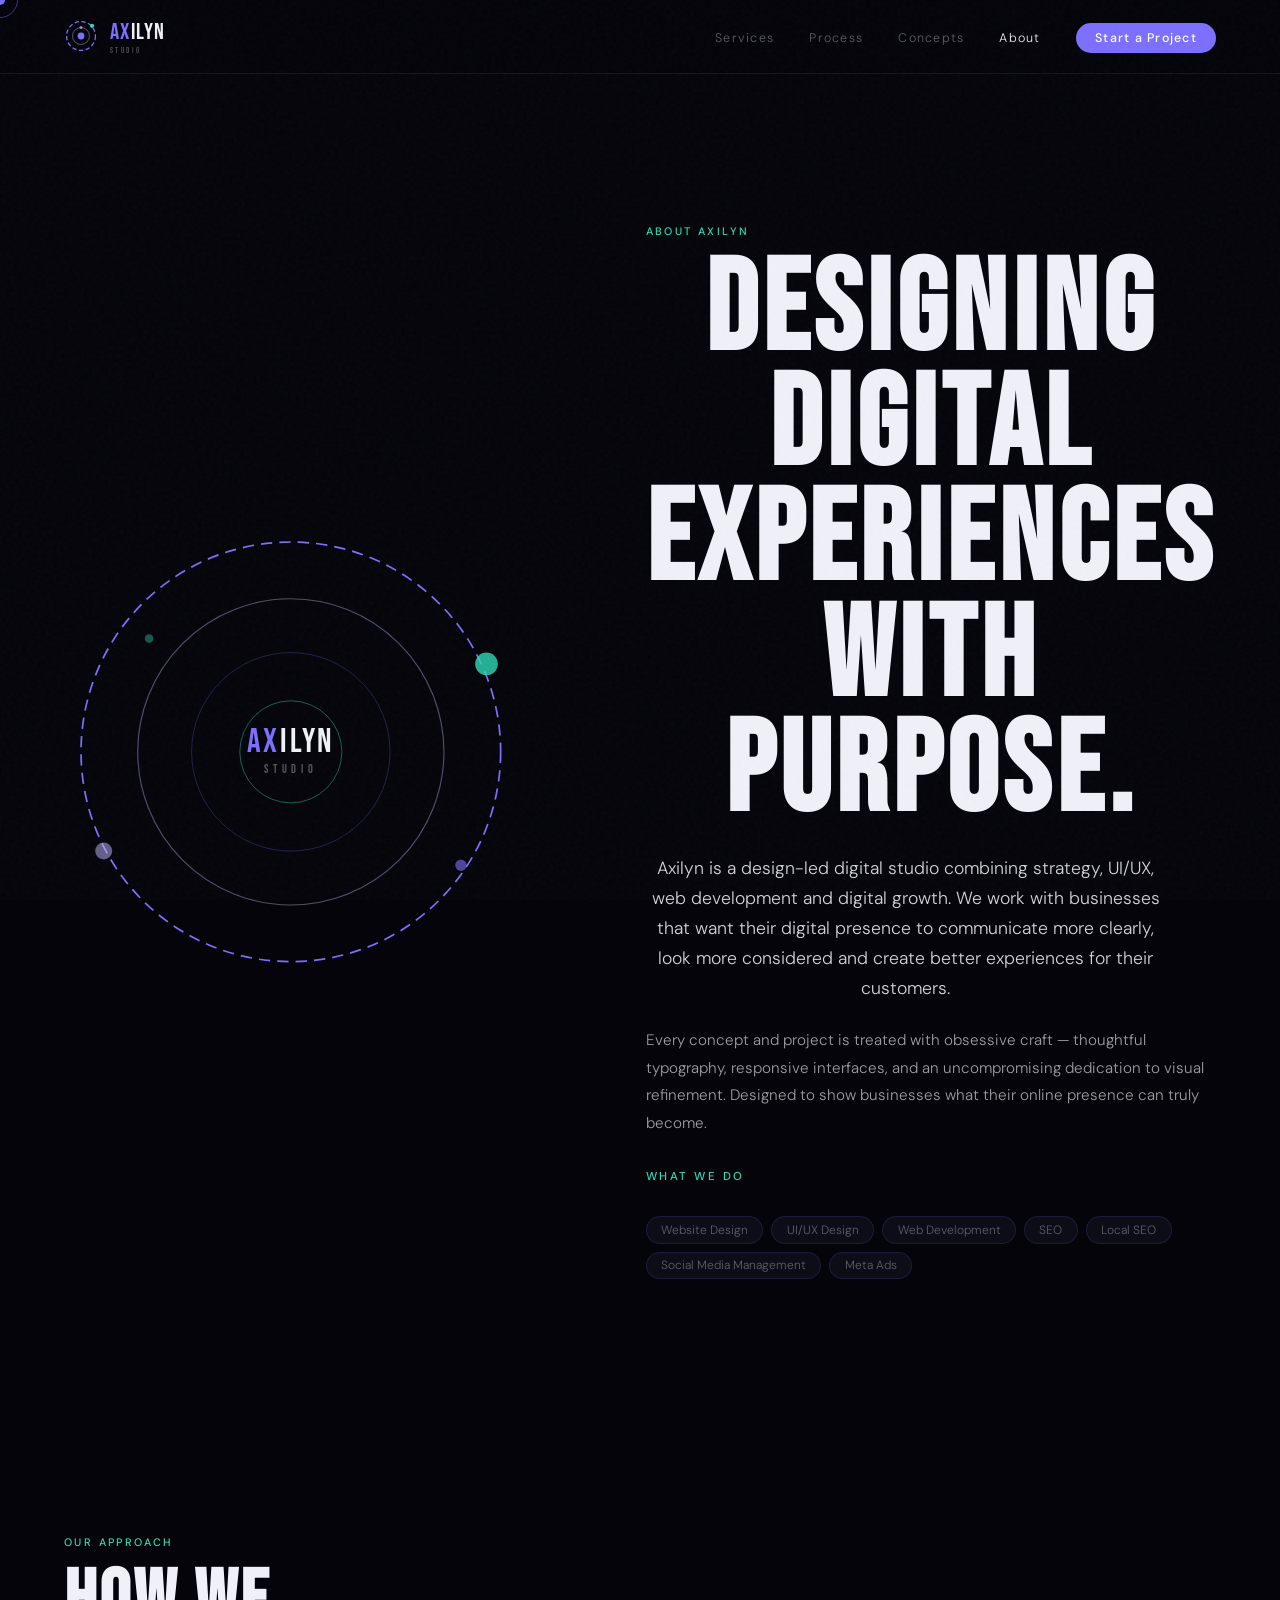
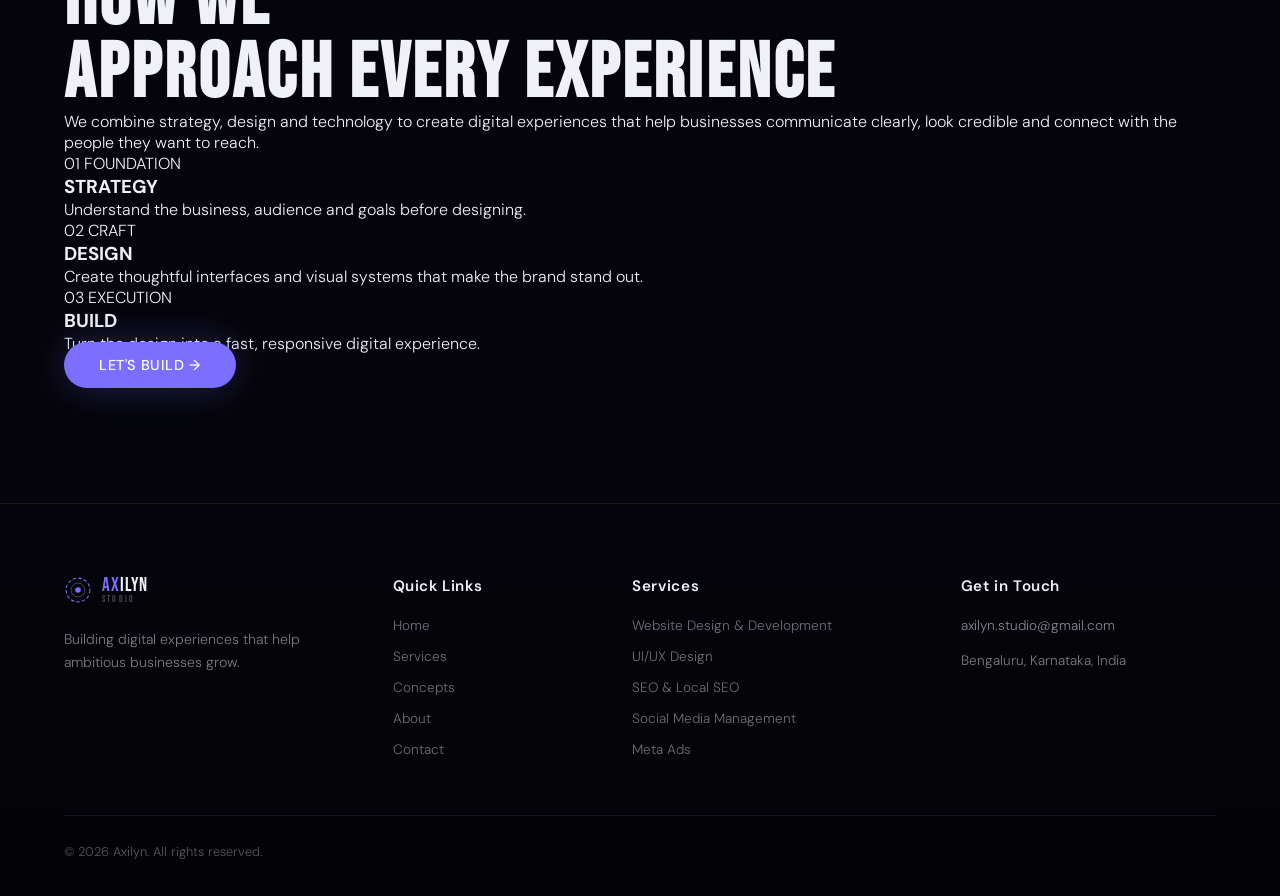
==== commit 24c24973: "Audit and fix website navigation, CTAs, links, and logo routing" ====
--- a/about/index.html
+++ b/about/index.html
@@ -83,7 +83,7 @@
 
 <!-- NAV -->
 <nav id="nav">
-  <div class="nlogo" onclick="window.location.href='/'">
+  <a href="/" class="nlogo" aria-label="Axilyn Studio Homepage">
     <svg class="nlm" viewBox="0 0 40 40" fill="none">
       <circle class="nl-o1" cx="20" cy="20" r="17" stroke="#7C6FFF" stroke-width="1.5" stroke-dasharray="5 3"/>
       <circle class="nl-o2" cx="20" cy="20" r="10" stroke="#C4B9FF" stroke-width="1" opacity=".5"/>
@@ -92,13 +92,13 @@
       <g class="nl-o2"><circle cx="20" cy="10" r="1.8" fill="#C4B9FF" opacity=".7"/></g>
     </svg>
     <div class="nwm"><div><span>AX</span>ILYN</div><div style="font-size:.5rem;letter-spacing:.3em;color:rgba(240,240,248,.3);margin-top:.05rem;">STUDIO</div></div>
-  </div>
+  </a>
   <ul>
-    <li><a href="/services/">Services</a></li>
+    <li><a href="/#services">Services</a></li>
     <li><a href="/#process">Process</a></li>
-    <li><a href="/#work">Concepts</a></li>
+    <li><a href="/#concepts">Concepts</a></li>
     <li><a href="/about/" style="color:var(--text);">About</a></li>
-    <li><a href="/contact/" class="ncta">Start a Project</a></li>
+    <li><a href="/#contact" class="ncta">Start a Project</a></li>
   </ul>
 </nav>
 
@@ -182,7 +182,7 @@
       </div>
 
       <div class="why-cta-box">
-        <a href="/contact/" class="bp">LET'S BUILD →</a>
+        <a href="/#contact" class="bp">LET'S BUILD →</a>
       </div>
     </div>
   </section>
@@ -193,7 +193,7 @@
   <div class="footer-container">
     <div class="footer-grid">
       <div class="footer-col footer-col-brand">
-        <div class="fll" onclick="window.location.href='/'" role="button" tabindex="0">
+        <a href="/" class="fll" aria-label="Axilyn Studio Homepage">
           <svg class="flm" viewBox="0 0 40 40" fill="none">
             <circle class="nl-o1" cx="20" cy="20" r="17" stroke="#7C6FFF" stroke-width="1.5" stroke-dasharray="5 3"/>
             <circle class="nl-o2" cx="20" cy="20" r="10" stroke="#C4B9FF" stroke-width="1" opacity=".5"/>
@@ -203,27 +203,27 @@
             <div class="flname"><span>AX</span>ILYN</div>
             <div class="flsub">STUDIO</div>
           </div>
-        </div>
+        </a>
         <p class="footer-desc">Building digital experiences that help ambitious businesses grow.</p>
       </div>
       <div class="footer-col">
         <h4 class="footer-col-title">Quick Links</h4>
         <ul class="footer-links">
           <li><a href="/">Home</a></li>
-          <li><a href="/services/">Services</a></li>
-          <li><a href="/#work">Concepts</a></li>
+          <li><a href="/#services">Services</a></li>
+          <li><a href="/#concepts">Concepts</a></li>
           <li><a href="/about/">About</a></li>
-          <li><a href="/contact/">Contact</a></li>
+          <li><a href="/#contact">Contact</a></li>
         </ul>
       </div>
       <div class="footer-col">
         <h4 class="footer-col-title">Services</h4>
         <ul class="footer-links">
-          <li><a href="/services/">Website Design &amp; Development</a></li>
-          <li><a href="/services/">UI/UX Design</a></li>
-          <li><a href="/services/">SEO &amp; Local SEO</a></li>
-          <li><a href="/services/">Social Media Management</a></li>
-          <li><a href="/services/">Meta Ads</a></li>
+          <li><a href="/#services">Website Design &amp; Development</a></li>
+          <li><a href="/#services">UI/UX Design</a></li>
+          <li><a href="/#services">SEO &amp; Local SEO</a></li>
+          <li><a href="/#services">Social Media Management</a></li>
+          <li><a href="/#services">Meta Ads</a></li>
         </ul>
       </div>
       <div class="footer-col footer-col-contact">
--- a/css/layout.css
+++ b/css/layout.css
@@ -352,33 +352,280 @@
   animation: fu 0.8s 0.3s ease both;
 }
 
-.hstats {
-  margin-top: 5rem;
-  display: flex;
-  gap: 3.5rem;
-  flex-wrap: wrap;
+/* ── AXILYN PROCESS FLOW (HOW WE BUILD) ── */
+.pflow-section {
+  margin-top: 4.5rem;
+  width: 100%;
+  max-width: 820px;
+  margin-left: auto;
+  margin-right: auto;
+  text-align: center;
+  position: relative;
+  animation: fu 0.8s 0.4s ease both;
+}
+
+.pflow-eyebrow {
+  font-family: var(--fb);
+  font-size: 0.68rem;
+  font-weight: 600;
+  letter-spacing: 0.28em;
+  color: rgba(240, 240, 248, 0.38);
+  text-transform: uppercase;
+  margin-bottom: 2rem;
+  display: inline-flex;
+  align-items: center;
+  gap: 0.75rem;
+}
+
+.pflow-eyebrow::before,
+.pflow-eyebrow::after {
+  content: '';
+  width: 18px;
+  height: 1px;
+  background: rgba(124, 111, 255, 0.28);
+}
+
+.pflow-container {
+  position: relative;
+  width: 100%;
+  padding: 0.5rem 1rem 1.25rem 1rem;
+}
+
+.pflow-svg {
+  position: absolute;
+  top: 0;
+  left: 0;
+  width: 100%;
+  height: 100%;
+  pointer-events: none;
+  z-index: 1;
+  overflow: visible;
+}
+
+.pflow-track-glow {
+  stroke: rgba(124, 111, 255, 0.12);
+  stroke-width: 4;
+  fill: none;
+  filter: blur(3px);
+}
+
+.pflow-track-base {
+  stroke: rgba(124, 111, 255, 0.22);
+  stroke-width: 1.5;
+  stroke-dasharray: 4 4;
+  fill: none;
+}
+
+.pflow-track-active {
+  stroke: var(--teal);
+  stroke-width: 1.5;
+  fill: none;
+  stroke-linecap: round;
+  opacity: 0.75;
+  filter: drop-shadow(0 0 6px rgba(45, 218, 180, 0.5));
+}
+
+.pflow-particle {
+  fill: #FFFFFF;
+  filter: drop-shadow(0 0 5px #2DDAB4) drop-shadow(0 0 10px #7C6FFF);
+  transition: opacity 0.3s ease;
+}
+
+.pflow-nodes {
+  position: relative;
+  z-index: 2;
+  display: flex;
+  justify-content: space-between;
+  align-items: flex-start;
+  width: 100%;
+}
+
+.pflow-node {
+  display: flex;
+  flex-direction: column;
+  align-items: center;
+  cursor: pointer;
+  user-select: none;
+  position: relative;
+  background: transparent;
+  border: none;
+  padding: 0;
+  outline: none;
+  transition: transform var(--transition-normal);
+}
+
+.pflow-node:focus-visible .pflow-icon-wrap {
+  outline: 2px solid var(--teal);
+  outline-offset: 4px;
+}
+
+.pflow-icon-wrap {
+  width: 48px;
+  height: 48px;
+  min-width: 48px;
+  min-height: 48px;
+  max-width: 48px;
+  max-height: 48px;
+  flex-shrink: 0;
+  border-radius: 50%;
+  background: rgba(8, 10, 18, 0.95);
+  border: 1px solid rgba(124, 111, 255, 0.24);
+  display: flex;
+  align-items: center;
   justify-content: center;
-  animation: fu 0.8s 0.4s ease both;
-}
-
-.sn {
+  color: rgba(240, 240, 248, 0.5);
+  position: relative;
+  transition: all var(--transition-normal);
+  backdrop-filter: blur(10px);
+  -webkit-backdrop-filter: blur(10px);
+}
+
+.pflow-icon-wrap svg {
+  width: 20px !important;
+  height: 20px !important;
+  max-width: 20px !important;
+  max-height: 20px !important;
+  flex-shrink: 0;
+  display: block;
+  transition: all var(--transition-normal);
+}
+
+.pflow-node-halo {
+  position: absolute;
+  inset: -6px;
+  border-radius: 50%;
+  border: 1px solid transparent;
+  opacity: 0;
+  transition: all var(--transition-normal);
+  pointer-events: none;
+}
+
+/* Active Highlight (Stage 2 / BUILD initially, or currently focused stage) */
+.pflow-node.is-active .pflow-icon-wrap {
+  width: 54px;
+  height: 54px;
+  min-width: 54px;
+  min-height: 54px;
+  max-width: 54px;
+  max-height: 54px;
+  border-color: var(--ring);
+  color: #FFFFFF;
+  background: rgba(124, 111, 255, 0.16);
+  box-shadow: 0 0 24px rgba(124, 111, 255, 0.4), inset 0 0 12px rgba(124, 111, 255, 0.2);
+}
+
+.pflow-node.is-active .pflow-node-halo {
+  border-color: rgba(124, 111, 255, 0.35);
+  opacity: 1;
+  animation: pflowHaloPulse 2.8s ease-in-out infinite;
+}
+
+/* Pulsing node glow when particle touches it */
+.pflow-node.is-pulsing .pflow-icon-wrap {
+  border-color: var(--teal);
+  color: var(--teal);
+  box-shadow: 0 0 28px rgba(45, 218, 180, 0.55), inset 0 0 10px rgba(45, 218, 180, 0.25);
+}
+
+/* Hover Interaction */
+.pflow-node:hover {
+  transform: translateY(-2px);
+}
+
+.pflow-node:hover .pflow-icon-wrap {
+  transform: scale(1.08);
+  border-color: var(--teal);
+  color: #FFFFFF;
+  background: rgba(45, 218, 180, 0.14);
+  box-shadow: 0 0 30px rgba(45, 218, 180, 0.45);
+}
+
+.pflow-node:hover .pflow-node-halo {
+  border-color: rgba(45, 218, 180, 0.4);
+  opacity: 1;
+}
+
+/* Text Labels */
+.pflow-info {
+  margin-top: 0.9rem;
+  display: flex;
+  flex-direction: column;
+  align-items: center;
+  gap: 0.25rem;
+}
+
+.pflow-name {
   font-family: var(--fh);
-  font-size: 3rem;
+  font-size: 1.35rem;
+  letter-spacing: 0.08em;
+  line-height: 1;
+  color: rgba(240, 240, 248, 0.7);
+  transition: color var(--transition-normal);
+}
+
+.pflow-sub {
+  font-family: var(--fb);
+  font-size: 0.62rem;
+  font-weight: 600;
+  letter-spacing: 0.18em;
+  color: rgba(240, 240, 248, 0.35);
+  text-transform: uppercase;
+  transition: color var(--transition-normal);
+}
+
+.pflow-node.is-active .pflow-name,
+.pflow-node:hover .pflow-name {
+  color: #FFFFFF;
+}
+
+.pflow-node.is-active .pflow-sub {
   color: var(--ring);
-  letter-spacing: 0.04em;
-  line-height: 1;
-}
-
-.hstat-item {
-  text-align: center;
-}
-
-.sl {
-  font-size: 0.7rem;
-  letter-spacing: 0.1em;
-  color: rgba(240, 240, 248, 0.3);
-  margin-top: 0.3rem;
-  text-transform: uppercase;
+}
+
+.pflow-node:hover .pflow-sub {
+  color: var(--teal);
+}
+
+@keyframes pflowHaloPulse {
+  0%, 100% {
+    transform: scale(1);
+    opacity: 0.35;
+  }
+  50% {
+    transform: scale(1.15);
+    opacity: 0.7;
+  }
+}
+
+/* ── Mobile Vertical Layout (max-width: 680px) ── */
+@media (max-width: 680px) {
+  .pflow-section {
+    margin-top: 3.5rem;
+    max-width: 290px;
+  }
+
+  .pflow-container {
+    padding: 0.5rem 0 1rem 0;
+  }
+
+  .pflow-nodes {
+    flex-direction: column;
+    gap: 2rem;
+    align-items: flex-start;
+    padding-left: 1.25rem;
+  }
+
+  .pflow-node {
+    flex-direction: row;
+    align-items: center;
+    gap: 1.25rem;
+  }
+
+  .pflow-info {
+    margin-top: 0;
+    align-items: flex-start;
+    text-align: left;
+  }
 }
 
 @media (max-width: 768px) {
@@ -445,16 +692,9 @@
   background: var(--border);
 }
 
-.sgrid .sc:last-child {
-  grid-column: span 2;
-}
-
-@media (max-width: 560px) {
+@media (max-width: 680px) {
   .sgrid {
     grid-template-columns: 1fr;
-  }
-  .sgrid .sc:last-child {
-    grid-column: span 1;
   }
 }
 
@@ -601,19 +841,39 @@
 
 .wgrid {
   display: grid;
-  grid-template-columns: repeat(3, 1fr);
-  gap: 14px;
-}
-
-@media (max-width: 820px) {
+  grid-template-columns: repeat(10, 1fr);
+  gap: 28px;
+  width: 100%;
+}
+
+.wcard.wcard-60 {
+  grid-column: span 6;
+}
+
+.wcard.wcard-40 {
+  grid-column: span 4;
+}
+
+@media (max-width: 1024px) {
   .wgrid {
-    grid-template-columns: 1fr 1fr;
-  }
-}
-
-@media (max-width: 500px) {
+    grid-template-columns: repeat(2, 1fr);
+    gap: 24px;
+  }
+  .wcard.wcard-60,
+  .wcard.wcard-40 {
+    grid-column: span 1;
+  }
+}
+
+@media (max-width: 768px) {
   .wgrid {
     grid-template-columns: 1fr;
+    gap: 20px;
+  }
+  .wcard.wcard-60,
+  .wcard.wcard-40 {
+    grid-column: span 1;
+    width: 100%;
   }
 }
 
@@ -677,198 +937,470 @@
   margin-top: 2rem;
 }
 
-/* ── CONTACT ── */
+/* ── CONTACT & LOCATION SECTION ── */
 #contact {
-  background: var(--surf);
-  text-align: center;
-}
-
-#contact .hsub {
-  margin: 1rem auto 0;
-  text-align: center;
-}
-
-.cbox {
-  max-width: 580px;
-  margin: 3rem auto 0;
-  background: var(--card);
-  border: 1px solid var(--border);
-  border-radius: 12px;
-  padding: 2.5rem;
-}
-
-.frow {
+  background: var(--bg);
+  position: relative;
+  overflow: hidden;
+  padding: clamp(4.5rem, 7vw, 6.5rem) 0;
+  text-align: left;
+}
+
+#contact::before {
+  content: '';
+  position: absolute;
+  top: 0;
+  left: 50%;
+  transform: translateX(-50%);
+  width: 100%;
+  max-width: 1240px;
+  height: 1px;
+  background: linear-gradient(90deg, transparent 0%, rgba(124, 111, 255, 0.25) 50%, transparent 100%);
+  pointer-events: none;
+}
+
+#contact::after {
+  content: '';
+  position: absolute;
+  top: 15%;
+  left: -10%;
+  width: 500px;
+  height: 500px;
+  background: radial-gradient(circle, rgba(124, 111, 255, 0.05) 0%, transparent 70%);
+  pointer-events: none;
+  z-index: 0;
+}
+
+.contact-container {
+  max-width: 1240px;
+  margin: 0 auto;
+  padding: 0 clamp(1.25rem, 4vw, 2.5rem);
+  position: relative;
+  z-index: 1;
+  width: 100%;
+  box-sizing: border-box;
+}
+
+/* 2-Column Wide Desktop Layout: ~48% / 52% or 50% / 50% with 28px gap */
+.contact-grid {
+  display: grid;
+  grid-template-columns: minmax(0, 1fr) minmax(0, 1.05fr);
+  gap: clamp(24px, 2.6vw, 32px);
+  align-items: stretch;
+}
+
+/* LEFT SIDE: Header + Compact Form Card */
+.contact-left {
+  display: flex;
+  flex-direction: column;
+  justify-content: space-between;
+}
+
+.contact-header {
+  margin-bottom: 1.25rem;
+}
+
+.contact-header .sl2 {
+  font-size: 0.72rem;
+  letter-spacing: 0.18em;
+  color: var(--teal, #2DDAB4);
+  text-transform: uppercase;
+  font-weight: 500;
+  margin-bottom: 0.45rem;
+}
+
+.contact-header h2 {
+  font-family: var(--fh);
+  font-size: clamp(2.3rem, 3.8vw, 3.4rem);
+  line-height: 0.96;
+  letter-spacing: 0.03em;
+  color: var(--text, #f0f0f8);
+  margin: 0 0 0.8rem;
+}
+
+.contact-intro {
+  font-size: 0.92rem;
+  line-height: 1.55;
+  color: rgba(240, 240, 248, 0.52);
+  margin: 0;
+  max-width: 520px;
+}
+
+/* Premium Dark Glass Card for Contact Form */
+.contact-form-card {
+  background: rgba(13, 13, 22, 0.65);
+  backdrop-filter: blur(20px);
+  -webkit-backdrop-filter: blur(20px);
+  border: 1px solid rgba(255, 255, 255, 0.08);
+  border-radius: 16px;
+  padding: clamp(1.25rem, 2.2vw, 1.75rem);
+  box-shadow: 0 20px 45px -15px rgba(0, 0, 0, 0.55), inset 0 1px 0 rgba(255, 255, 255, 0.05);
+  position: relative;
+  flex: 1;
+  display: flex;
+  flex-direction: column;
+  justify-content: center;
+}
+
+.contact-form-card form {
+  width: 100%;
+}
+
+.contact-form-card .frow {
   display: grid;
   grid-template-columns: 1fr 1fr;
-  gap: 1rem;
-}
-
-@media (max-width: 500px) {
-  .frow {
-    grid-template-columns: 1fr;
-  }
-}
-
-.fg {
+  gap: 0.85rem;
+  margin-bottom: 0.7rem;
+}
+
+.contact-form-card .fg {
+  margin-bottom: 0.7rem;
   text-align: left;
-  margin-bottom: 1rem;
-}
-
-/* ── LOCATION ── */
-.loc-wrap {
-  max-width: 980px;
-  margin: 5rem auto 0;
-  text-align: left;
-}
-
-.loc-label {
-  font-size: 0.66rem;
-  letter-spacing: 0.18em;
-  color: var(--teal);
+}
+
+.contact-form-card .frow .fg {
+  margin-bottom: 0;
+}
+
+.contact-form-card .fg label {
+  display: flex;
+  justify-content: space-between;
+  align-items: baseline;
+  font-size: 0.64rem;
+  letter-spacing: 0.12em;
   text-transform: uppercase;
-  margin-bottom: 0.75rem;
-}
-
-.loc-card {
-  display: grid;
-  grid-template-columns: 1fr 1fr;
-  border-radius: var(--radius-lg);
+  color: rgba(240, 240, 248, 0.4);
+  margin-bottom: 0.35rem;
+  font-weight: 500;
+}
+
+.contact-form-card .fg-opt {
+  color: rgba(240, 240, 248, 0.22);
+  font-size: 0.6rem;
+  font-weight: 400;
+  text-transform: none;
+  letter-spacing: normal;
+}
+
+.contact-form-card .fg input,
+.contact-form-card .fg select,
+.contact-form-card .fg textarea {
+  width: 100%;
+  background: rgba(255, 255, 255, 0.025);
+  border: 1px solid rgba(255, 255, 255, 0.08);
+  border-radius: 8px;
+  padding: 0.65rem 0.85rem;
+  font-family: var(--fb);
+  font-size: 0.86rem;
+  color: var(--text, #f0f0f8);
+  outline: none;
+  transition: border-color 0.2s, box-shadow 0.2s, background 0.2s;
+  box-sizing: border-box;
+}
+
+.contact-form-card .fg input::placeholder,
+.contact-form-card .fg textarea::placeholder {
+  color: rgba(240, 240, 248, 0.22);
+}
+
+.contact-form-card .fg input:focus,
+.contact-form-card .fg select:focus,
+.contact-form-card .fg textarea:focus {
+  border-color: var(--ring, #7C6FFF);
+  background: rgba(124, 111, 255, 0.03);
+  box-shadow: 0 0 0 2px rgba(124, 111, 255, 0.18);
+}
+
+.contact-form-card .fg select option {
+  background: #0d0d16;
+  color: var(--text, #f0f0f8);
+}
+
+.contact-form-card .fg textarea {
+  min-height: 68px;
+  height: 68px;
+  resize: vertical;
+  line-height: 1.4;
+}
+
+/* Row 5: Direct Email */
+.contact-direct-email {
+  display: flex;
+  align-items: center;
+  gap: 0.5rem;
+  font-size: 0.78rem;
+  color: rgba(240, 240, 248, 0.45);
+  margin: 0.35rem 0 0.85rem;
+}
+
+.contact-direct-email svg {
+  color: var(--ring, #7C6FFF);
+  flex-shrink: 0;
+}
+
+.contact-direct-email a {
+  color: var(--ring, #7C6FFF);
+  text-decoration: none;
+  transition: color 0.2s;
+}
+
+.contact-direct-email a:hover {
+  color: #fff;
+  text-decoration: underline;
+}
+
+/* Row 6: Submit Button */
+.contact-form-card .sbtn {
+  margin-top: 0.2rem;
+  padding: 0.85rem 1.6rem;
+  font-size: 1.05rem;
+  box-shadow: 0 0 35px rgba(124, 111, 255, 0.35);
+}
+
+/* RIGHT SIDE: Location / Map Card */
+.contact-right {
+  display: flex;
+  flex-direction: column;
+}
+
+.loc-card-unified {
+  background: rgba(13, 13, 22, 0.65);
+  backdrop-filter: blur(20px);
+  -webkit-backdrop-filter: blur(20px);
+  border: 1px solid rgba(255, 255, 255, 0.08);
+  border-radius: 16px;
   overflow: hidden;
-  border: 1px solid var(--border);
-  background: var(--card);
-}
-
-@media (max-width: 700px) {
-  .loc-card {
-    grid-template-columns: 1fr;
-  }
-}
-
-.loc-map {
-  position: relative;
+  box-shadow: 0 20px 45px -15px rgba(0, 0, 0, 0.55), inset 0 1px 0 rgba(255, 255, 255, 0.05);
+  display: flex;
+  flex-direction: column;
+  height: 100%;
+}
+
+/* Map Header / Embed */
+.loc-map-container {
+  position: relative;
+  width: 100%;
+  height: clamp(280px, 30vw, 320px);
   min-height: 280px;
+  background: #07070d;
   overflow: hidden;
-}
-
-.loc-map iframe {
+  border-bottom: 1px solid rgba(255, 255, 255, 0.06);
+}
+
+.loc-map-container iframe {
   width: 100%;
   height: 100%;
-  min-height: 280px;
   border: none;
-  filter: grayscale(1) invert(1) hue-rotate(200deg) brightness(0.75) contrast(1.1);
   display: block;
-}
-
-.loc-map-over {
+  filter: grayscale(1) invert(0.92) hue-rotate(195deg) brightness(0.82) contrast(1.15);
+  transition: filter 0.3s;
+}
+
+/* Floating Map Pin Badge */
+.loc-map-badge {
   position: absolute;
-  inset: 0;
+  top: 14px;
+  left: 14px;
+  display: inline-flex;
+  align-items: center;
+  gap: 0.45rem;
+  background: rgba(8, 8, 16, 0.86);
+  backdrop-filter: blur(10px);
+  -webkit-backdrop-filter: blur(10px);
+  border: 1px solid rgba(255, 255, 255, 0.12);
+  border-radius: 9999px;
+  padding: 0.35rem 0.8rem;
+  font-size: 0.63rem;
+  letter-spacing: 0.14em;
+  color: rgba(240, 240, 248, 0.9);
+  font-weight: 500;
   pointer-events: none;
-  border-right: 1px solid var(--border);
-}
-
-.loc-info {
-  padding: 2.5rem 2rem;
-  display: flex;
-  flex-direction: column;
-  justify-content: space-between;
-  gap: 2rem;
-}
-
-.loc-badge {
-  display: inline-flex;
-  align-items: center;
-  gap: 0.45rem;
-  font-size: 0.65rem;
-  letter-spacing: 0.14em;
-  color: rgba(240, 240, 248, 0.3);
-  text-transform: uppercase;
-  border: 1px solid var(--border);
-  border-radius: var(--radius-full);
-  padding: 0.3rem 0.8rem;
-  width: fit-content;
-}
-
-.loc-badge span {
+  box-shadow: 0 4px 14px rgba(0, 0, 0, 0.45);
+}
+
+.loc-badge-dot {
   width: 7px;
   height: 7px;
   border-radius: 50%;
-  background: #2DDAB4;
-  display: inline-block;
+  background: var(--teal, #2DDAB4);
+  box-shadow: 0 0 10px var(--teal, #2DDAB4);
   animation: pulse 2s infinite;
 }
 
-.loc-name {
+/* Open in Google Maps control */
+.loc-map-btn {
+  position: absolute;
+  bottom: 14px;
+  right: 14px;
+  display: inline-flex;
+  align-items: center;
+  gap: 0.4rem;
+  background: rgba(14, 14, 24, 0.88);
+  backdrop-filter: blur(10px);
+  -webkit-backdrop-filter: blur(10px);
+  border: 1px solid rgba(124, 111, 255, 0.35);
+  border-radius: 9999px;
+  padding: 0.42rem 0.9rem;
+  font-size: 0.65rem;
   font-family: var(--fh);
-  font-size: 1.5rem;
+  letter-spacing: 0.08em;
+  color: #fff;
+  text-decoration: none;
+  transition: all 0.25s ease;
+  box-shadow: 0 4px 16px rgba(0, 0, 0, 0.5);
+  z-index: 2;
+}
+
+.loc-map-btn:hover {
+  background: var(--ring, #7C6FFF);
+  border-color: var(--ring, #7C6FFF);
+  transform: translateY(-2px);
+  box-shadow: 0 6px 22px rgba(124, 111, 255, 0.45);
+}
+
+/* Bottom Information Area */
+.loc-details {
+  padding: clamp(1.25rem, 2.2vw, 1.75rem);
+  display: flex;
+  flex-direction: column;
+  justify-content: space-between;
+  flex: 1;
+}
+
+.loc-brand-header {
+  margin-bottom: 0.9rem;
+}
+
+.loc-title {
+  font-family: var(--fh);
+  font-size: 1.45rem;
   letter-spacing: 0.06em;
   line-height: 1.1;
-  margin: 1rem 0 0.5rem;
-}
-
-.loc-name em {
-  color: var(--ring);
+  color: var(--text, #f0f0f8);
+  margin-bottom: 0.2rem;
+}
+
+.loc-tagline {
+  font-size: 0.82rem;
+  color: rgba(240, 240, 248, 0.45);
+  line-height: 1.4;
+  font-style: italic;
+  margin: 0;
+}
+
+/* Three Information Blocks */
+.loc-blocks {
+  display: flex;
+  flex-direction: column;
+  gap: 0.6rem;
+}
+
+.loc-block-row {
+  display: flex;
+  align-items: flex-start;
+  gap: 0.85rem;
+  padding: 0.65rem 0.85rem;
+  background: rgba(255, 255, 255, 0.02);
+  border: 1px solid rgba(255, 255, 255, 0.04);
+  border-radius: 10px;
+  transition: all 0.25s ease;
+}
+
+.loc-block-row:hover {
+  background: rgba(124, 111, 255, 0.06);
+  border-color: rgba(124, 111, 255, 0.22);
+  transform: translateX(3px);
+}
+
+.loc-icon-pill {
+  width: 32px;
+  height: 32px;
+  border-radius: 8px;
+  background: rgba(124, 111, 255, 0.08);
+  border: 1px solid rgba(124, 111, 255, 0.18);
+  display: flex;
+  align-items: center;
+  justify-content: center;
+  flex-shrink: 0;
+  color: var(--ring, #7C6FFF);
+  transition: background 0.25s, border-color 0.25s;
+}
+
+.loc-block-row:hover .loc-icon-pill {
+  background: rgba(124, 111, 255, 0.16);
+  border-color: rgba(124, 111, 255, 0.35);
+}
+
+.loc-icon-pill svg {
+  width: 15px;
+  height: 15px;
+}
+
+.loc-block-content {
+  display: flex;
+  flex-direction: column;
+  gap: 0.12rem;
+}
+
+.loc-block-label {
+  font-size: 0.61rem;
+  letter-spacing: 0.12em;
+  text-transform: uppercase;
+  color: var(--teal, #2DDAB4);
+  font-weight: 500;
+}
+
+.loc-block-val {
+  font-size: 0.82rem;
+  color: rgba(240, 240, 248, 0.72);
+  line-height: 1.45;
   font-style: normal;
 }
 
-.loc-addr {
-  font-size: 0.82rem;
-  color: rgba(240, 240, 248, 0.4);
-  line-height: 1.75;
-}
-
-.loc-meta {
-  display: flex;
-  flex-direction: column;
-  gap: 0.55rem;
-  margin-top: 0.5rem;
-}
-
-.loc-meta-row {
-  display: flex;
-  align-items: center;
-  gap: 0.75rem;
-  font-size: 0.78rem;
-  color: rgba(240, 240, 248, 0.35);
-}
-
-.loc-meta-row svg {
-  width: 14px;
-  height: 14px;
-  fill: none;
-  stroke: var(--ring);
-  stroke-width: 1.8;
-  flex-shrink: 0;
-}
-
-.loc-dir-btn {
-  display: inline-flex;
-  align-items: center;
-  gap: 0.6rem;
-  background: var(--ring);
-  color: #fff;
+.loc-email-link {
+  color: rgba(240, 240, 248, 0.85);
   text-decoration: none;
-  padding: 0.85rem 1.8rem;
-  border-radius: var(--radius-full);
-  font-size: 0.8rem;
-  letter-spacing: 0.1em;
-  font-family: var(--fh);
-  transition: transform var(--transition-fast), box-shadow var(--transition-fast);
-  width: fit-content;
-  margin-top: auto;
-}
-
-.loc-dir-btn:hover {
-  transform: translateY(-2px);
-  box-shadow: 0 0 45px rgba(124, 111, 255, 0.45);
-}
-
-.loc-dir-btn svg {
-  width: 14px;
-  height: 14px;
-  fill: none;
-  stroke: #fff;
-  stroke-width: 2;
-  flex-shrink: 0;
+  transition: color 0.2s;
+}
+
+.loc-email-link:hover {
+  color: var(--ring, #7C6FFF);
+  text-decoration: underline;
+}
+
+/* ── RESPONSIVENESS ── */
+@media (max-width: 960px) {
+  .contact-grid {
+    grid-template-columns: 1fr;
+    gap: 2.2rem;
+  }
+
+  .loc-map-container {
+    height: 280px;
+    min-height: 280px;
+  }
+}
+
+@media (max-width: 540px) {
+  .contact-form-card .frow {
+    grid-template-columns: 1fr;
+    gap: 0.7rem;
+  }
+
+  .contact-form-card,
+  .loc-details {
+    padding: 1.15rem;
+  }
+
+  .loc-block-row {
+    padding: 0.6rem 0.75rem;
+    gap: 0.75rem;
+  }
+
+  .loc-map-container {
+    height: 240px;
+    min-height: 240px;
+  }
 }
 
 /* ── FOOTER ── */
@@ -1260,343 +1792,240 @@
 }
 
 /* ═══════════════════════════════════════════════════════
-   POSSIBILITIES SECTION ("WHAT COULD WE BUILD FOR YOU?")
+   THE AXILYN STANDARD SECTION
    ═══════════════════════════════════════════════════════ */
-#possibilities {
+.standard-section {
   background: var(--bg);
+  padding: 8rem 5%;
   position: relative;
   overflow: hidden;
 }
 
-.poss-wrap {
+.standard-anchor {
+  position: relative;
+  top: -80px;
+  visibility: hidden;
+  height: 0;
+  pointer-events: none;
+}
+
+.standard-container {
+  max-width: 1320px;
+  margin: 0 auto;
+  width: 100%;
+}
+
+.standard-header {
+  display: flex;
+  justify-content: space-between;
+  align-items: flex-end;
+  flex-wrap: wrap;
+  gap: 2rem;
+  margin-bottom: 4.5rem;
+}
+
+.standard-header-content h2 {
+  font-family: var(--fh);
+  font-size: clamp(2.4rem, 5.5vw, 4.6rem);
+  letter-spacing: 0.04em;
+  line-height: 0.96;
+  color: #FFFFFF;
+  margin: 0;
+}
+
+.standard-intro {
+  max-width: 360px;
+  color: rgba(240, 240, 248, 0.48);
+  font-size: 0.94rem;
+  line-height: 1.8;
+  margin: 0;
+}
+
+/* 2x2 Editorial Grid */
+.standard-grid {
   display: grid;
-  grid-template-columns: 320px 1fr;
-  gap: 2rem;
-  margin-top: 3.5rem;
-  align-items: stretch;
-}
-
-@media (max-width: 900px) {
-  .poss-wrap {
-    grid-template-columns: 1fr;
-    gap: 1.5rem;
-  }
-}
-
-.poss-tabs {
+  grid-template-columns: repeat(2, 1fr);
+  gap: 28px;
+  width: 100%;
+}
+
+/* Premium Principle Card */
+.standard-card {
+  background: #08090E;
+  border: 1px solid rgba(255, 255, 255, 0.08);
+  border-radius: var(--radius-md, 16px);
+  padding: 3rem 2.6rem;
+  position: relative;
+  overflow: hidden;
   display: flex;
   flex-direction: column;
-  gap: 0.65rem;
-}
-
-@media (max-width: 900px) {
-  .poss-tabs {
-    flex-direction: row;
-    overflow-x: auto;
-    scrollbar-width: none;
-    -webkit-overflow-scrolling: touch;
-    padding-bottom: 0.5rem;
-  }
-  .poss-tabs::-webkit-scrollbar {
-    display: none;
-  }
-}
-
-.poss-tab {
-  background: var(--card);
-  border: 1px solid var(--border);
-  border-radius: var(--radius-md);
-  padding: 1.25rem 1.4rem;
-  display: flex;
-  align-items: center;
   justify-content: space-between;
-  cursor: pointer;
-  transition: all var(--transition-normal);
-  color: var(--text);
-  text-align: left;
-  position: relative;
-  overflow: hidden;
-  font-family: inherit;
-}
-
-@media (max-width: 900px) {
-  .poss-tab {
-    flex: 0 0 auto;
-    min-width: 140px;
-    padding: 0.9rem 1.1rem;
-  }
-}
-
-.poss-tab::before {
-  content: '';
-  position: absolute;
-  left: 0;
-  top: 0;
-  bottom: 0;
-  width: 3px;
-  background: var(--ring);
-  opacity: 0;
-  transform: scaleY(0);
-  transition: transform var(--transition-fast), opacity var(--transition-fast);
-}
-
-.poss-tab:hover {
-  background: #111122;
-  border-color: rgba(124, 111, 255, 0.35);
-}
-
-.poss-tab.on {
-  background: rgba(124, 111, 255, 0.09);
-  border-color: var(--ring);
-  box-shadow: 0 0 25px rgba(124, 111, 255, 0.12);
-}
-
-.poss-tab.on::before {
-  opacity: 1;
-  transform: scaleY(1);
-}
-
-.poss-tab-meta {
-  display: flex;
-  align-items: baseline;
-  gap: 0.9rem;
-}
-
-.poss-tab-num {
-  font-family: var(--fh);
-  font-size: 1.15rem;
-  color: var(--teal);
-  letter-spacing: 0.05em;
-  opacity: 0.85;
-}
-
-.poss-tab-title {
-  font-family: var(--fh);
-  font-size: 1.3rem;
-  letter-spacing: 0.06em;
-  color: var(--text);
-}
-
-.poss-tab.on .poss-tab-title {
-  color: #fff;
-}
-
-.poss-tab-arrow {
-  color: var(--ring);
-  opacity: 0;
-  transform: translateX(-4px);
-  transition: all var(--transition-fast);
-  font-size: 0.95rem;
-}
-
-.poss-tab.on .poss-tab-arrow,
-.poss-tab:hover .poss-tab-arrow {
-  opacity: 1;
-  transform: translateX(0);
-}
-
-/* Preview Display Card */
-.poss-display {
-  background: var(--card);
-  border: 1px solid var(--border);
-  border-radius: var(--radius-lg);
-  overflow: hidden;
-  position: relative;
-  min-height: 440px;
-  display: flex;
-  flex-direction: column;
-  justify-content: flex-end;
-  padding: 3rem;
-  box-shadow: 0 10px 40px rgba(0, 0, 0, 0.5);
-  transition: border-color var(--transition-normal);
-}
-
-@media (max-width: 600px) {
-  .poss-display {
-    padding: 2rem 1.4rem;
-    min-height: 380px;
-  }
-}
-
-.poss-bg-img {
+  gap: 2.8rem;
+  box-shadow: 0 10px 30px rgba(0, 0, 0, 0.45);
+  box-sizing: border-box;
+  transition: transform 0.4s cubic-bezier(0.16, 1, 0.3, 1),
+              border-color 0.4s ease,
+              box-shadow 0.4s ease;
+}
+
+.standard-card:hover {
+  transform: translateY(-5px);
+  border-color: rgba(124, 111, 255, 0.45);
+  box-shadow: 0 20px 48px -12px rgba(0, 0, 0, 0.8), 0 0 35px -5px rgba(124, 111, 255, 0.16);
+}
+
+/* Subtle background glow on hover */
+.standard-card-glow {
   position: absolute;
   inset: 0;
-  width: 100%;
-  height: 100%;
-  object-fit: cover;
-  opacity: 0.28;
-  transition: opacity 0.4s ease, transform 0.8s ease;
-  transform: scale(1.02);
-}
-
-.poss-display:hover .poss-bg-img {
-  transform: scale(1.05);
-  opacity: 0.35;
-}
-
-.poss-overlay {
-  position: absolute;
-  inset: 0;
-  background: linear-gradient(
-    to top,
-    rgba(4, 4, 10, 0.98) 0%,
-    rgba(4, 4, 10, 0.78) 45%,
-    rgba(4, 4, 10, 0.4) 100%
-  );
+  background: radial-gradient(circle at 80% 20%, rgba(124, 111, 255, 0.09) 0%, transparent 60%);
+  opacity: 0;
+  transition: opacity 0.45s ease;
   pointer-events: none;
 }
 
-.poss-content {
-  position: relative;
-  z-index: 2;
-  display: flex;
-  flex-direction: column;
-  gap: 1.1rem;
-  max-width: 680px;
-}
-
-.poss-badge {
-  font-size: 0.65rem;
-  letter-spacing: 0.2em;
-  text-transform: uppercase;
+.standard-card:hover .standard-card-glow {
+  opacity: 1;
+}
+
+/* Card Top: Icon + Large Number */
+.standard-card-top {
+  display: flex;
+  align-items: center;
+  justify-content: space-between;
+  width: 100%;
+  position: relative;
+  z-index: 1;
+}
+
+.standard-icon-box {
+  width: 48px;
+  height: 48px;
+  border-radius: 12px;
+  background: rgba(255, 255, 255, 0.03);
+  border: 1px solid rgba(255, 255, 255, 0.08);
+  display: flex;
+  align-items: center;
+  justify-content: center;
+  color: rgba(240, 240, 248, 0.7);
+  transition: transform 0.4s cubic-bezier(0.16, 1, 0.3, 1),
+              border-color 0.4s ease,
+              background 0.4s ease,
+              color 0.4s ease;
+}
+
+.standard-icon {
+  width: 22px;
+  height: 22px;
+  transition: transform 0.4s ease;
+}
+
+.standard-card:hover .standard-icon-box {
+  border-color: rgba(45, 218, 180, 0.35);
+  background: rgba(45, 218, 180, 0.06);
   color: var(--teal);
-  font-weight: 500;
-}
-
-.poss-headline {
+  transform: scale(1.06);
+}
+
+.standard-card:hover .standard-icon {
+  transform: rotate(3deg);
+}
+
+.standard-num {
   font-family: var(--fh);
-  font-size: clamp(1.8rem, 3.8vw, 2.8rem);
-  line-height: 1.08;
+  font-size: 2.8rem;
   letter-spacing: 0.04em;
-  color: #fff;
-}
-
-.poss-desc {
-  font-size: 0.92rem;
-  color: rgba(240, 240, 248, 0.5);
-  line-height: 1.7;
-}
-
-.poss-pill-row {
-  display: flex;
-  flex-wrap: wrap;
-  gap: 0.5rem;
-}
-
-.poss-btn-row {
-  margin-top: 0.8rem;
-}
-
-/* ═══════════════════════════════════════════════════════
-   WHY AXILYN SECTION
-   ═══════════════════════════════════════════════════════ */
-#why-axilyn {
-  background: var(--surf);
-  position: relative;
-  overflow: hidden;
-}
-
-.why-container {
-  max-width: 1200px;
-  margin: 0 auto;
-}
-
-.why-header {
-  text-align: center;
-  max-width: 760px;
-  margin: 0 auto 4rem;
-}
-
-.why-header .sl2 {
-  display: inline-block;
-}
-
-.why-header h2 {
-  margin-top: 0.5rem;
-  line-height: 0.95;
-}
-
-.why-sub {
-  margin-top: 1.5rem;
-  color: rgba(240, 240, 248, 0.45);
-  font-size: 1.05rem;
+  color: rgba(255, 255, 255, 0.12);
+  line-height: 1;
+  transition: color 0.4s ease, transform 0.4s ease;
+}
+
+.standard-card:hover .standard-num {
+  color: rgba(124, 111, 255, 0.45);
+  transform: translateY(-2px);
+}
+
+/* Card Body */
+.standard-card-body {
+  position: relative;
+  z-index: 1;
+}
+
+.standard-card-body h3 {
+  font-family: var(--fh);
+  font-size: 1.65rem;
+  letter-spacing: 0.06em;
+  color: #FFFFFF;
+  margin: 0 0 0.85rem 0;
+  line-height: 1.1;
+}
+
+.standard-card-body p {
+  font-size: 0.94rem;
   line-height: 1.75;
-}
-
-.why-grid {
-  display: grid;
-  grid-template-columns: repeat(3, 1fr);
-  gap: 1.5rem;
-  margin-bottom: 3.5rem;
-}
-
-@media (max-width: 860px) {
-  .why-grid {
+  color: rgba(240, 240, 248, 0.52);
+  margin: 0;
+  max-width: 440px;
+}
+
+/* Responsive: Tablet (769px - 1024px) */
+@media (max-width: 1024px) {
+  .standard-section {
+    padding: 7rem 5%;
+  }
+  .standard-grid {
+    grid-template-columns: repeat(2, 1fr);
+    gap: 24px;
+  }
+  .standard-card {
+    padding: 2.4rem 2rem;
+    gap: 2.2rem;
+  }
+  .standard-card-body h3 {
+    font-size: 1.45rem;
+  }
+  .standard-num {
+    font-size: 2.4rem;
+  }
+}
+
+/* Responsive: Mobile (<= 768px) */
+@media (max-width: 768px) {
+  .standard-section {
+    padding: 5.5rem 5%;
+  }
+  .standard-header {
+    margin-bottom: 2.8rem;
+  }
+  .standard-intro {
+    max-width: 100%;
+  }
+  .standard-grid {
     grid-template-columns: 1fr;
-    gap: 1.2rem;
-  }
-}
-
-.why-card {
-  background: var(--card);
-  border: 1px solid var(--border);
-  border-radius: var(--radius-lg);
-  padding: 2.6rem 2.2rem;
-  display: flex;
-  flex-direction: column;
-  position: relative;
-  overflow: hidden;
-  transition: transform var(--transition-normal), border-color var(--transition-normal), box-shadow var(--transition-normal);
-}
-
-.why-card:hover {
-  transform: translateY(-4px);
-  border-color: rgba(124, 111, 255, 0.38);
-  box-shadow: 0 10px 40px rgba(124, 111, 255, 0.12);
-}
-
-.why-card-top {
-  display: flex;
-  align-items: center;
-  justify-content: space-between;
-  margin-bottom: 1.8rem;
-}
-
-.why-num {
-  font-family: var(--fh);
-  font-size: 2.4rem;
-  color: var(--ring);
-  letter-spacing: 0.04em;
-  line-height: 1;
-}
-
-.why-tag {
-  font-size: 0.65rem;
-  letter-spacing: 0.18em;
-  color: var(--teal);
-  text-transform: uppercase;
-  font-weight: 500;
-}
-
-.why-card h3 {
-  font-family: var(--fh);
-  font-size: 1.8rem;
-  letter-spacing: 0.05em;
-  margin-bottom: 0.9rem;
-  color: #fff;
-}
-
-.why-card p {
-  color: rgba(240, 240, 248, 0.45);
-  font-size: 0.92rem;
-  line-height: 1.75;
-}
-
-.why-cta-box {
-  text-align: center;
-  margin: 0 auto;
-  display: flex;
-  justify-content: center;
+    gap: 18px;
+  }
+  .standard-card {
+    padding: 2rem 1.6rem;
+    gap: 1.8rem;
+  }
+  .standard-icon-box {
+    width: 42px;
+    height: 42px;
+  }
+  .standard-icon {
+    width: 20px;
+    height: 20px;
+  }
+  .standard-num {
+    font-size: 2.2rem;
+  }
+  .standard-card-body h3 {
+    font-size: 1.35rem;
+  }
+  .standard-card-body p {
+    font-size: 0.88rem;
+    line-height: 1.65;
+  }
 }
 
 /* ═══════════════════════════════════════════════════════
--- a/css/components.css
+++ b/css/components.css
@@ -77,62 +77,133 @@
 /* ── SERVICE CARDS ── */
 .sc {
   background: var(--card);
-  padding: 2.5rem 2rem;
+  padding: 3rem 2.5rem;
   position: relative;
   overflow: hidden;
+  display: flex;
+  flex-direction: column;
+  justify-content: flex-start;
   transition: background var(--transition-normal);
-}
-
-.sc:hover {
-  background: #10101e;
 }
 
 .sc::before {
   content: '';
   position: absolute;
   inset: 0;
-  background: rgba(124, 111, 255, 0.03);
+  background: radial-gradient(450px circle at top left, rgba(124, 111, 255, 0.08), transparent 70%);
   opacity: 0;
-  transition: opacity var(--transition-normal);
+  transition: opacity 0.45s ease;
+  pointer-events: none;
+}
+
+.sc::after {
+  content: '';
+  position: absolute;
+  inset: 0;
+  box-shadow: inset 0 0 0 1px rgba(124, 111, 255, 0);
+  transition: box-shadow 0.45s ease;
+  pointer-events: none;
+}
+
+.sc:hover {
+  background: #090a12;
 }
 
 .sc:hover::before {
   opacity: 1;
 }
 
+.sc:hover::after {
+  box-shadow: inset 0 0 0 1px rgba(124, 111, 255, 0.28);
+}
+
 .scn {
   font-family: var(--fh);
-  font-size: 5rem;
-  color: rgba(124, 111, 255, 0.05);
+  font-size: 4.8rem;
+  color: rgba(255, 255, 255, 0.035);
   line-height: 1;
   position: absolute;
-  right: 1.5rem;
-  top: 0.8rem;
+  right: 2rem;
+  top: 1.5rem;
+  pointer-events: none;
+  user-select: none;
+  letter-spacing: 0.02em;
+  transition: color 0.45s ease, transform 0.45s ease;
+}
+
+.sc:hover .scn {
+  color: rgba(124, 111, 255, 0.12);
+  transform: translateX(-3px);
 }
 
 .sci {
-  width: 44px;
-  height: 44px;
-  border-radius: var(--radius-md);
-  background: rgba(124, 111, 255, 0.08);
+  width: 52px;
+  height: 52px;
+  min-width: 52px;
+  min-height: 52px;
+  border-radius: 14px;
+  background: rgba(124, 111, 255, 0.06);
   border: 1px solid rgba(124, 111, 255, 0.18);
-  display: grid;
-  place-items: center;
-  font-size: 1.2rem;
-  margin-bottom: 1.5rem;
+  display: flex;
+  align-items: center;
+  justify-content: center;
+  color: var(--ring);
+  margin-bottom: 2rem;
+  position: relative;
+  backdrop-filter: blur(10px);
+  -webkit-backdrop-filter: blur(10px);
+  box-shadow: 0 4px 16px rgba(0, 0, 0, 0.25), inset 0 1px 1px rgba(255, 255, 255, 0.08);
+  transition: transform 0.4s cubic-bezier(0.16, 1, 0.3, 1), border-color 0.4s ease, box-shadow 0.4s ease, color 0.4s ease, background 0.4s ease;
+}
+
+.sci svg {
+  width: 22px;
+  height: 22px;
+  flex-shrink: 0;
+  display: block;
+}
+
+.sc:hover .sci {
+  transform: translateY(-2px) scale(1.06);
+  border-color: rgba(124, 111, 255, 0.45);
+  color: #FFFFFF;
+  background: rgba(124, 111, 255, 0.14);
+  box-shadow: 0 0 24px rgba(124, 111, 255, 0.35), inset 0 1px 1px rgba(255, 255, 255, 0.18);
 }
 
 .sc h3 {
   font-family: var(--fh);
-  font-size: 1.5rem;
+  font-size: 1.65rem;
   letter-spacing: 0.05em;
-  margin-bottom: 0.8rem;
+  margin-bottom: 0.9rem;
+  color: #FFFFFF;
+  line-height: 1.15;
 }
 
 .sc p {
-  color: rgba(240, 240, 248, 0.35);
-  font-size: 0.87rem;
-  line-height: 1.7;
+  color: rgba(240, 240, 248, 0.5);
+  font-size: 0.92rem;
+  line-height: 1.75;
+  max-width: 520px;
+  transition: color var(--transition-fast);
+}
+
+.sc:hover p {
+  color: rgba(240, 240, 248, 0.72);
+}
+
+@media (max-width: 680px) {
+  .sc {
+    padding: 2.2rem 1.6rem;
+  }
+  .scn {
+    font-size: 3.6rem;
+    right: 1.2rem;
+    top: 1rem;
+  }
+  .sci {
+    margin-bottom: 1.5rem;
+  }
 }
 
 .stag {
@@ -226,35 +297,19 @@
 
 /* ── WORK CARDS (WEBSITE CONCEPT VIEWPORTS) ── */
 .wcard {
-  border-radius: var(--radius-md);
+  border-radius: var(--radius-md, 16px);
   overflow: hidden;
   position: relative;
-  aspect-ratio: 4 / 3.2;
   cursor: pointer;
   background: #08090E;
   border: 1px solid rgba(255, 255, 255, 0.08);
   box-shadow: 0 10px 30px rgba(0, 0, 0, 0.45);
   display: flex;
   flex-direction: column;
-  justify-content: flex-end;
+  justify-content: space-between;
+  height: 480px;
+  box-sizing: border-box;
   transition: border-color 0.4s ease, box-shadow 0.4s ease, transform 0.4s cubic-bezier(0.16, 1, 0.3, 1);
-}
-
-.wcard.wide {
-  grid-column: span 2;
-  aspect-ratio: 16 / 9;
-  min-height: 480px;
-}
-
-@media (max-width: 820px) {
-  .wcard {
-    aspect-ratio: 4 / 3.4;
-  }
-  .wcard.wide {
-    grid-column: span 1;
-    aspect-ratio: 4 / 3.4;
-    min-height: auto;
-  }
 }
 
 .wcard:hover {
@@ -263,26 +318,33 @@
   transform: translateY(-4px);
 }
 
-/* Subtle Floating Concept Tag */
+/* Card Top: Small concept category badge */
+.wcard-top {
+  display: flex;
+  align-items: center;
+  justify-content: flex-start;
+  padding: 1.2rem 1.4rem 0.4rem;
+  z-index: 2;
+  position: relative;
+}
+
 .wcard-badge {
-  position: absolute;
-  top: 1rem;
-  right: 1rem;
+  display: inline-flex;
+  align-items: center;
   font-family: var(--fh);
   font-size: 0.65rem;
   letter-spacing: 0.16em;
   color: var(--teal);
-  background: rgba(8, 9, 14, 0.82);
+  background: rgba(8, 9, 14, 0.85);
+  border: 1px solid rgba(45, 218, 180, 0.28);
+  padding: 0.28rem 0.8rem;
+  border-radius: 100px;
+  text-transform: uppercase;
   backdrop-filter: blur(12px);
   -webkit-backdrop-filter: blur(12px);
-  border: 1px solid rgba(45, 218, 180, 0.28);
-  padding: 0.22rem 0.75rem;
-  border-radius: 100px;
-  z-index: 5;
+  box-shadow: 0 4px 14px rgba(0, 0, 0, 0.35);
+  transition: border-color var(--transition-normal), color var(--transition-normal);
   pointer-events: none;
-  text-transform: uppercase;
-  box-shadow: 0 4px 14px rgba(0, 0, 0, 0.5);
-  transition: border-color var(--transition-normal), color var(--transition-normal);
 }
 
 .wcard:hover .wcard-badge {
@@ -290,95 +352,94 @@
   color: #FFFFFF;
 }
 
-/* Website Concept Image */
-.wcard img {
+/* Card Center: Large concept website screenshot */
+.wcard-media {
+  flex: 1;
+  display: flex;
+  align-items: center;
+  justify-content: center;
+  padding: 0.5rem 1.5rem 0.8rem;
+  min-height: 0;
   width: 100%;
-  height: calc(100% - 64px);
-  object-fit: cover;
-  object-position: top center;
-  transition: transform 0.65s cubic-bezier(0.16, 1, 0.3, 1), filter 0.4s ease;
-  position: absolute;
-  top: 0;
-  left: 0;
-  right: 0;
-  opacity: 0.96;
-  filter: contrast(1.02) brightness(0.98);
-}
-
-.wcard:hover img {
-  transform: scale(1.025);
-  opacity: 1;
-  filter: contrast(1.04) brightness(1.02);
-}
-
-/* Bottom Caption Bar */
-.wover {
-  position: relative;
-  z-index: 4;
-  height: 64px;
-  padding: 0 1.4rem;
-  background: rgba(8, 9, 14, 0.92);
-  backdrop-filter: blur(16px);
-  -webkit-backdrop-filter: blur(16px);
-  border-top: 1px solid rgba(255, 255, 255, 0.08);
+  overflow: hidden;
+  box-sizing: border-box;
+}
+
+.wcard-media img {
+  max-width: 100%;
+  max-height: 100%;
+  width: auto;
+  height: auto;
+  object-fit: contain;
+  object-position: center center;
+  border-radius: 8px;
+  filter: drop-shadow(0 10px 26px rgba(0, 0, 0, 0.5));
+  transition: transform 0.6s cubic-bezier(0.16, 1, 0.3, 1), filter 0.4s ease;
+  display: block;
+}
+
+.wcard:hover .wcard-media img {
+  transform: scale(1.018);
+  filter: drop-shadow(0 14px 32px rgba(0, 0, 0, 0.65)) contrast(1.02);
+}
+
+/* Card Bottom: Title + short info (left), Explore Concept -> (right) */
+.wcard-footer {
   display: flex;
   align-items: center;
   justify-content: space-between;
   gap: 1rem;
-  pointer-events: none;
+  padding: 1.1rem 1.4rem;
+  background: rgba(8, 9, 14, 0.92);
+  border-top: 1px solid rgba(255, 255, 255, 0.08);
+  backdrop-filter: blur(16px);
+  -webkit-backdrop-filter: blur(16px);
   transition: background 0.35s ease, border-top-color 0.35s ease;
-}
-
-.wcard:hover .wover {
+  box-sizing: border-box;
+}
+
+.wcard:hover .wcard-footer {
   background: rgba(11, 13, 20, 0.96);
   border-top-color: rgba(124, 111, 255, 0.25);
 }
 
-.wover .winfo {
+.wcard-footer .winfo {
   display: flex;
   flex-direction: column;
-  justify-content: center;
-  gap: 0.15rem;
+  gap: 0.2rem;
+  min-width: 0;
   overflow: hidden;
 }
 
-.wover-cat {
-  font-size: 0.62rem;
-  letter-spacing: 0.16em;
-  color: var(--ring);
+.wcard-footer .winfo h3 {
+  font-family: var(--fh);
+  font-size: 1.15rem;
+  letter-spacing: 0.04em;
+  margin: 0;
+  color: #FFFFFF;
+  line-height: 1.15;
+  white-space: nowrap;
+  overflow: hidden;
+  text-overflow: ellipsis;
+}
+
+.wcard-footer .winfo .wcompany {
+  font-size: 0.72rem;
+  letter-spacing: 0.08em;
+  color: rgba(240, 240, 248, 0.45);
   text-transform: uppercase;
   white-space: nowrap;
   overflow: hidden;
   text-overflow: ellipsis;
 }
 
-.wover h3 {
-  font-family: var(--fh);
-  font-size: 1.18rem;
-  letter-spacing: 0.05em;
-  margin: 0;
-  color: #FFFFFF;
-  line-height: 1.1;
-  white-space: nowrap;
-  overflow: hidden;
-  text-overflow: ellipsis;
-}
-
-.wover span {
-  display: none;
-}
-
-.wover .wcompany {
-  display: none;
-}
-
-.wover .warrow {
+.wcard-footer .warrow {
   display: inline-flex;
   align-items: center;
   gap: 0.4rem;
-  font-size: 0.72rem;
+  font-size: 0.75rem;
   font-weight: 500;
-  letter-spacing: 0.1em;
+  letter-spacing: 0.08em;
   color: var(--teal);
   white-space: nowrap;
   flex-shrink: 0;
@@ -390,22 +451,59 @@
   transform: translateX(4px);
 }
 
-.wcard:hover .warrow {
-  opacity: 1;
-  color: #FFFFFF;
-  transform: translateX(3px);
-}
-
-@media (hover: none), (max-width: 768px) {
-  .wcard img {
-    opacity: 0.88;
-  }
-  .wcard .wover {
-    background: linear-gradient(to top, rgba(5, 5, 10, 0.96) 0%, rgba(5, 5, 10, 0.84) 35%, rgba(5, 5, 10, 0.3) 65%, transparent 90%);
-    padding: 1.2rem;
-  }
-  .wcard .warrow {
-    opacity: 1;
+/* Responsive: Tablet (769px - 1024px) */
+@media (max-width: 1024px) {
+  .wcard {
+    height: 430px;
+  }
+  .wcard-top {
+    padding: 1rem 1.25rem 0.35rem;
+  }
+  .wcard-media {
+    padding: 0.4rem 1.25rem 0.75rem;
+  }
+  .wcard-footer {
+    padding: 1rem 1.25rem;
+  }
+  .wcard-footer .winfo h3 {
+    font-size: 1.05rem;
+  }
+}
+
+/* Responsive: Mobile (<= 768px) */
+@media (max-width: 768px) {
+  .wcard {
+    height: auto;
+    min-height: 380px;
+  }
+  .wcard-top {
+    padding: 1rem 1.15rem 0.35rem;
+  }
+  .wcard-badge {
+    font-size: 0.6rem;
+    padding: 0.22rem 0.65rem;
+    letter-spacing: 0.12em;
+  }
+  .wcard-media {
+    padding: 0.5rem 1rem 0.75rem;
+    height: 230px;
+  }
+  .wcard-media img {
+    max-height: 100%;
+    width: auto;
+  }
+  .wcard-footer {
+    padding: 0.95rem 1.15rem;
+    gap: 0.75rem;
+  }
+  .wcard-footer .winfo h3 {
+    font-size: 1rem;
+  }
+  .wcard-footer .winfo .wcompany {
+    font-size: 0.68rem;
+  }
+  .wcard-footer .warrow {
+    font-size: 0.7rem;
   }
 }
 
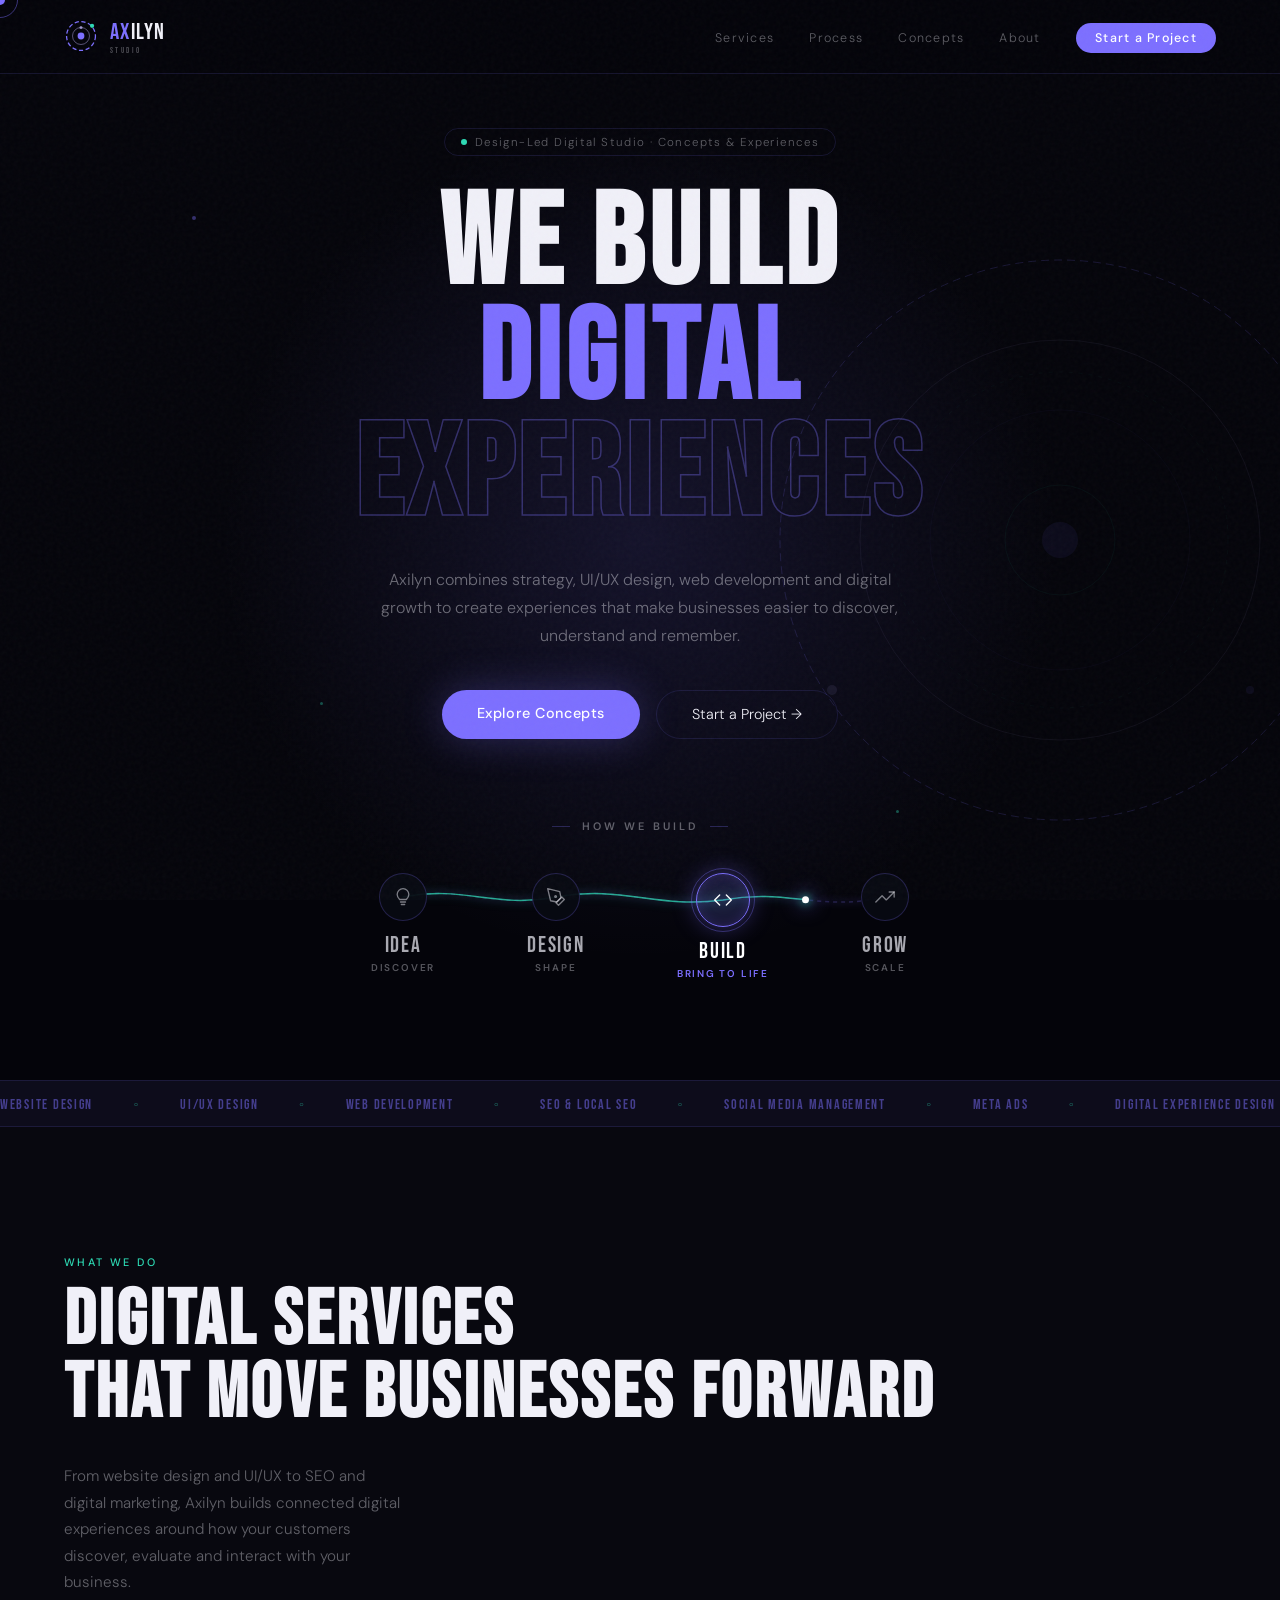
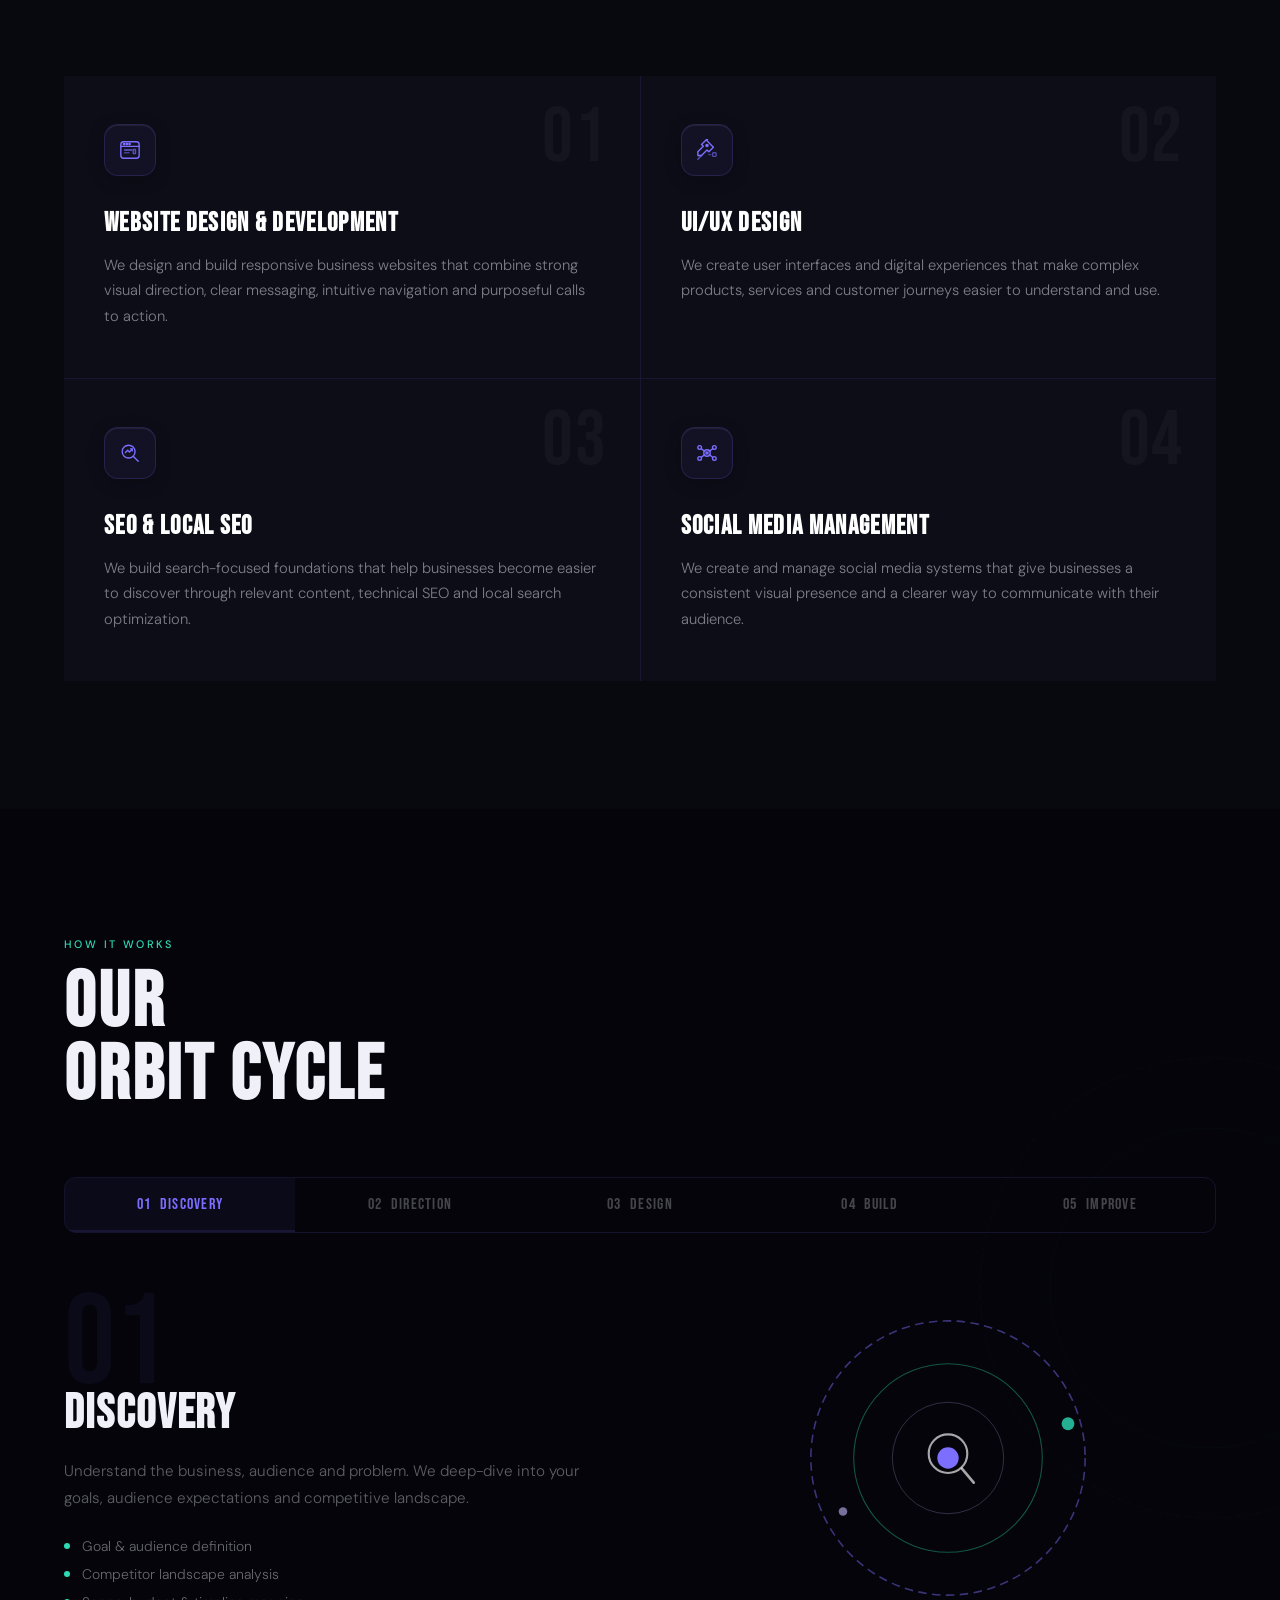
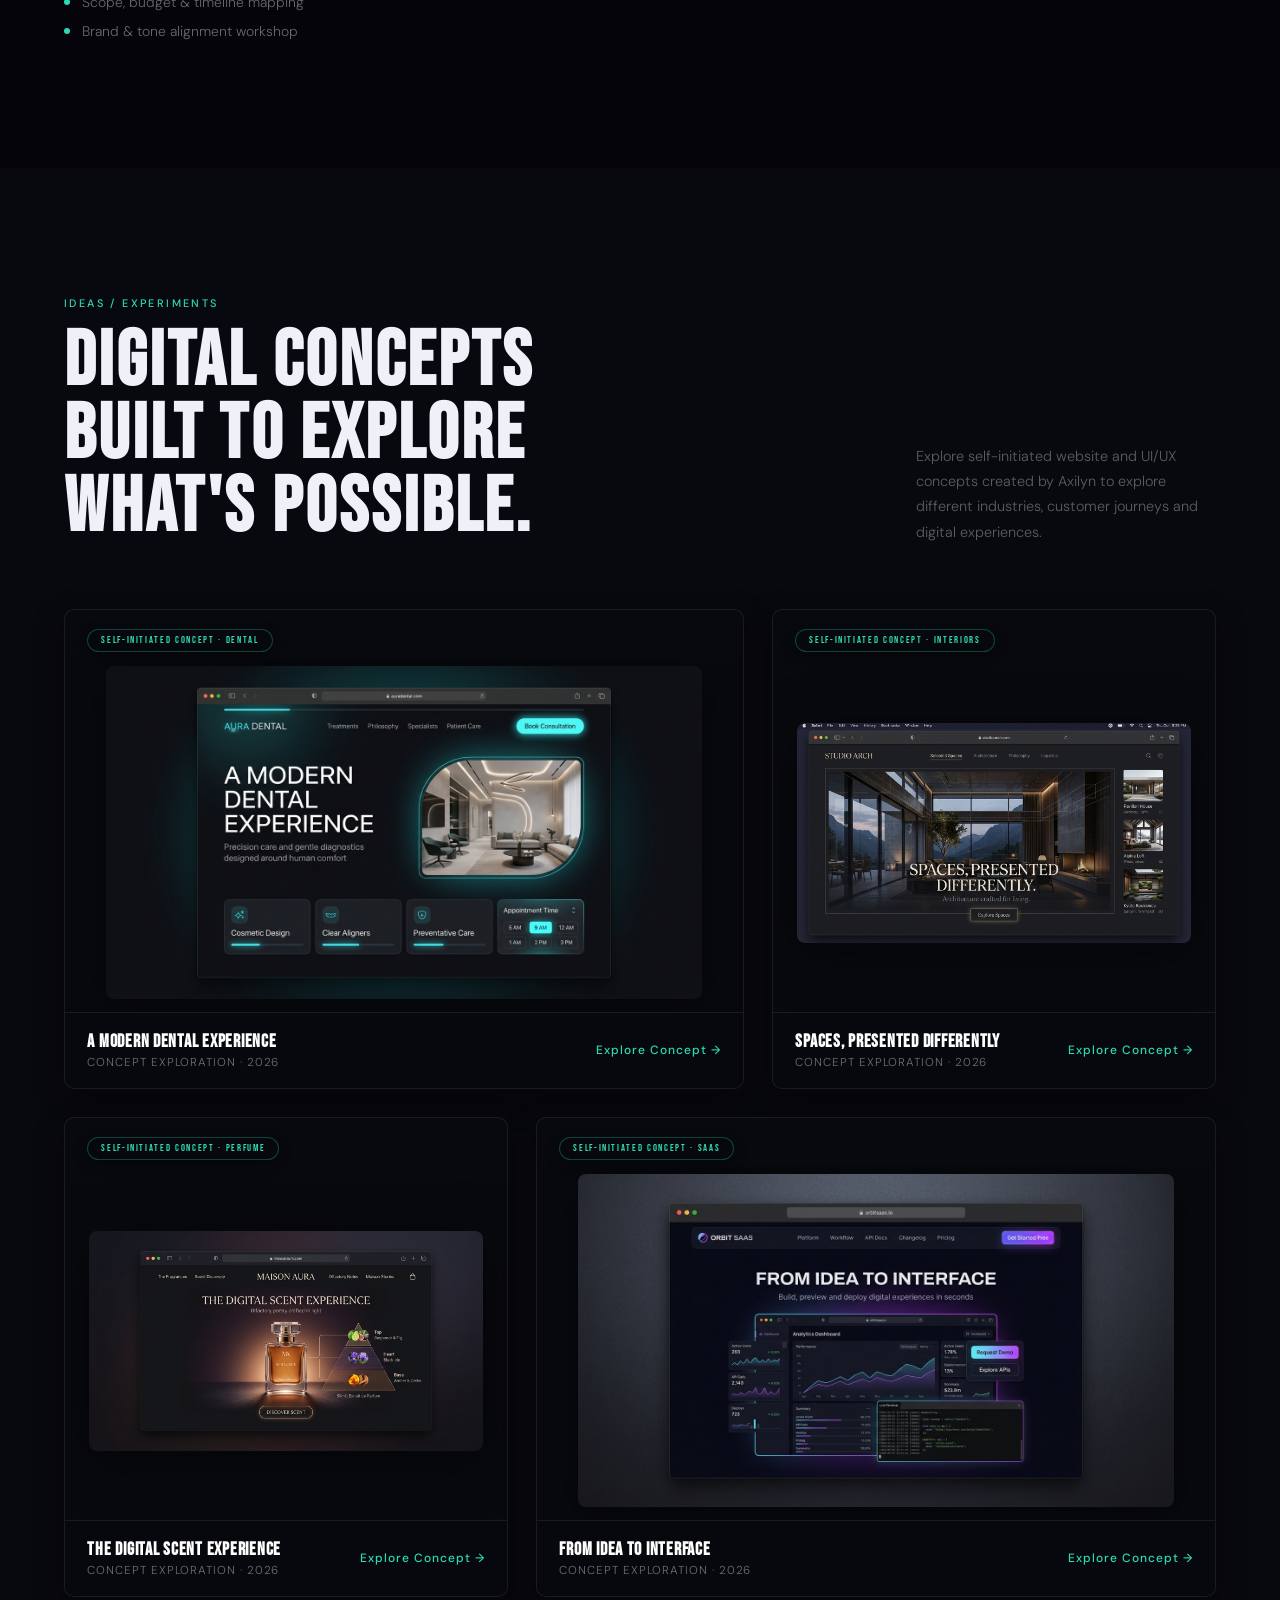
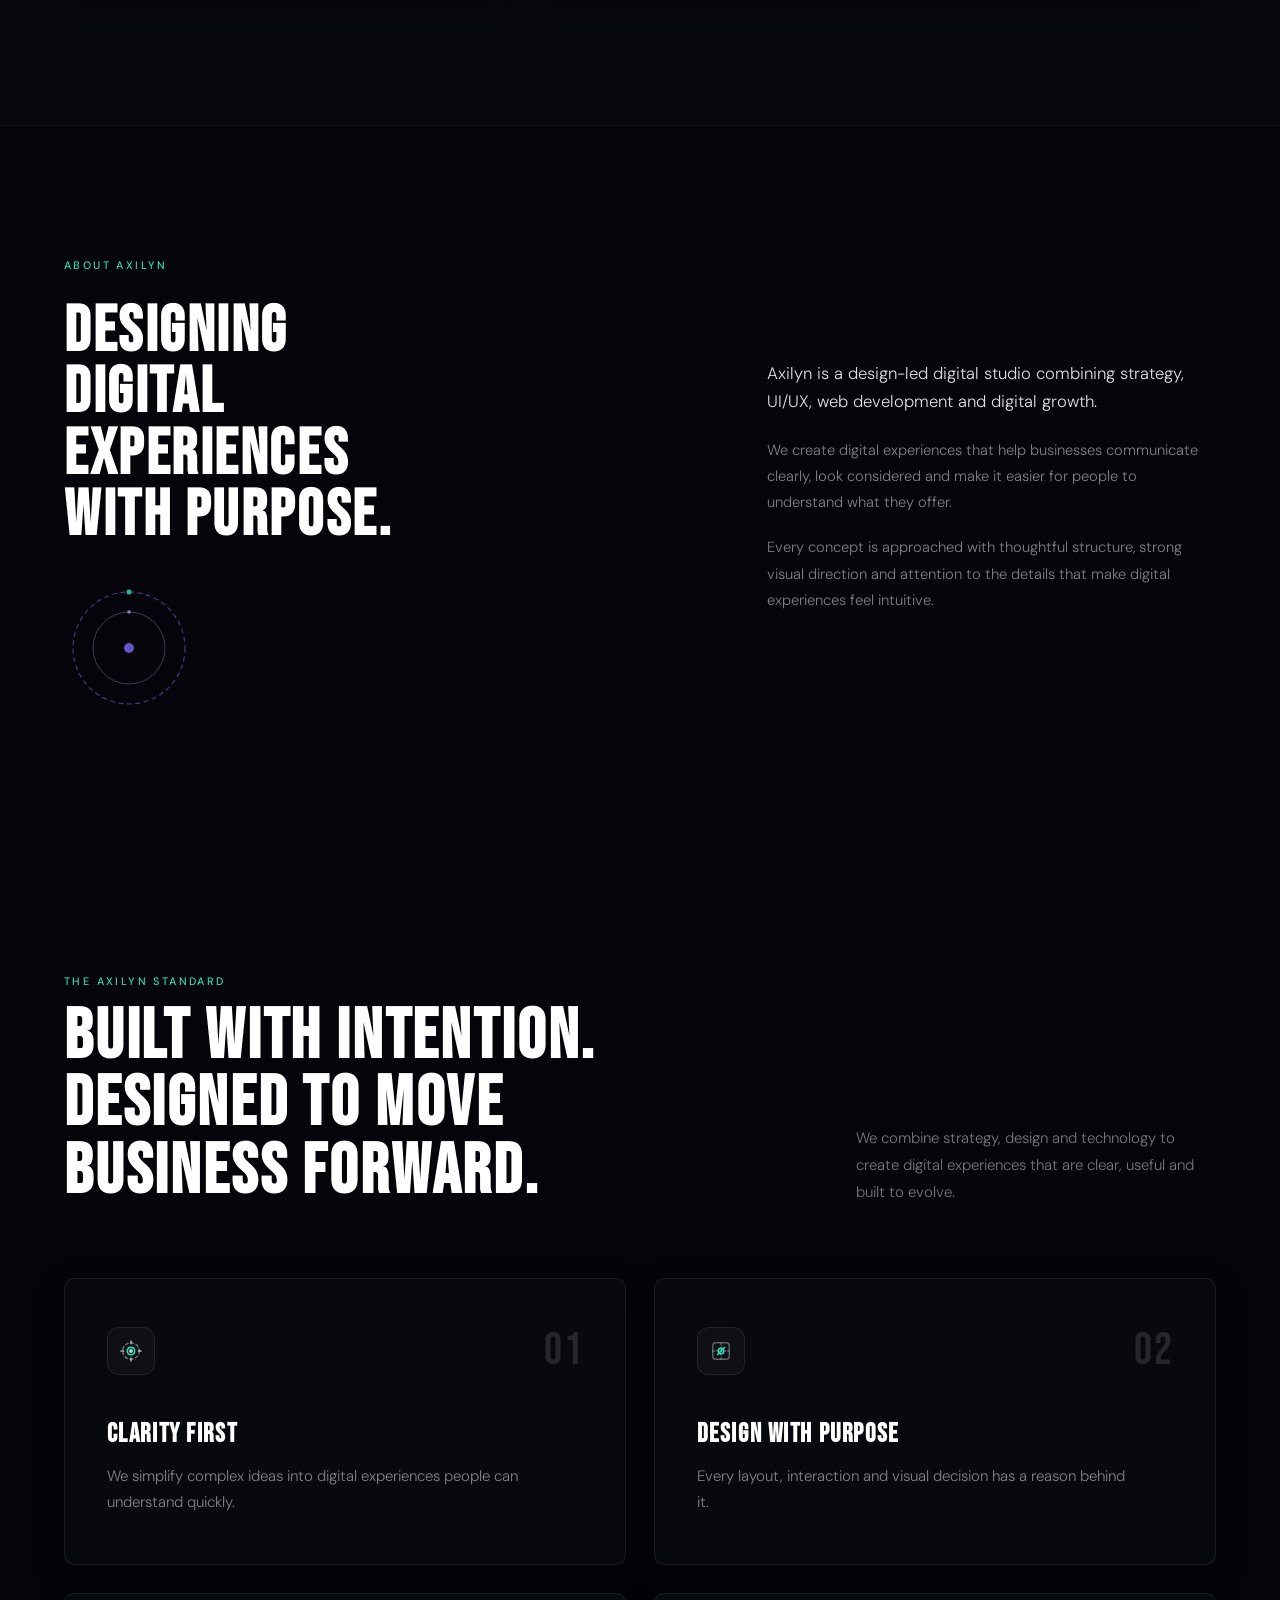
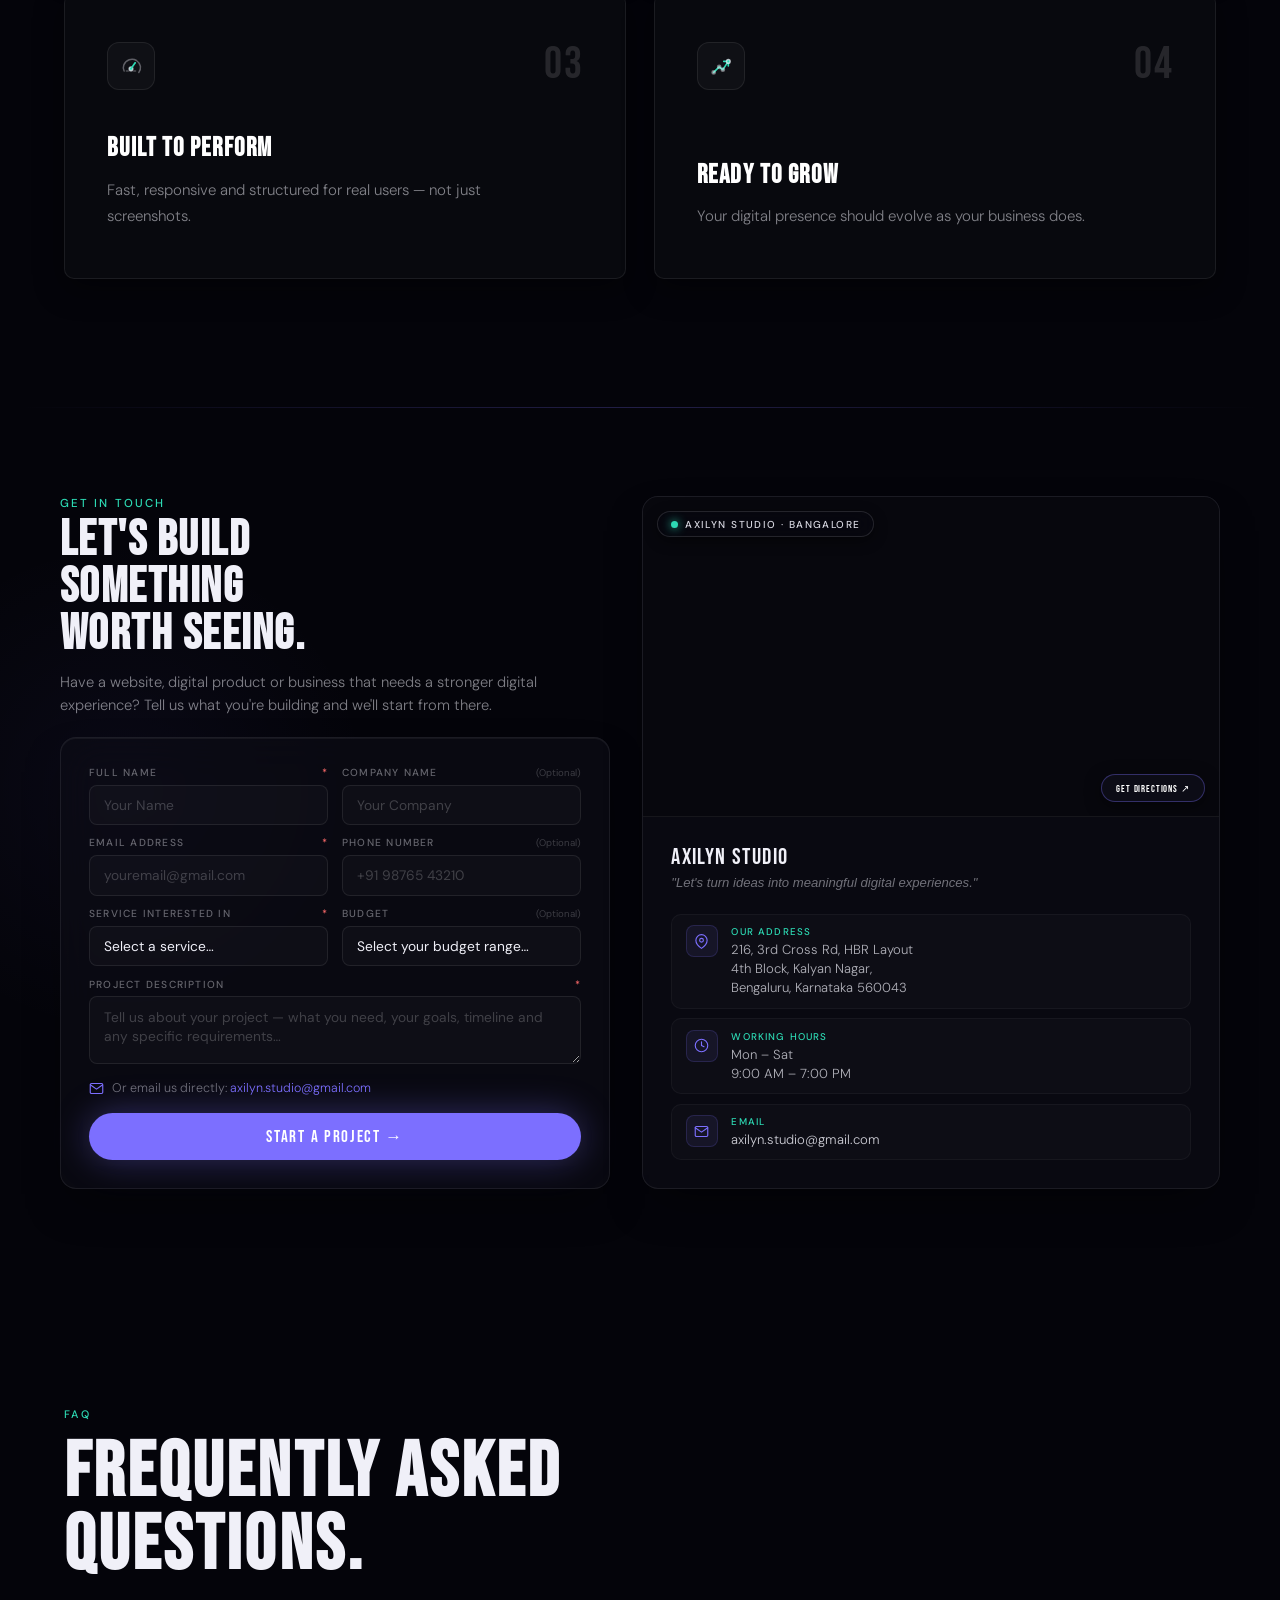
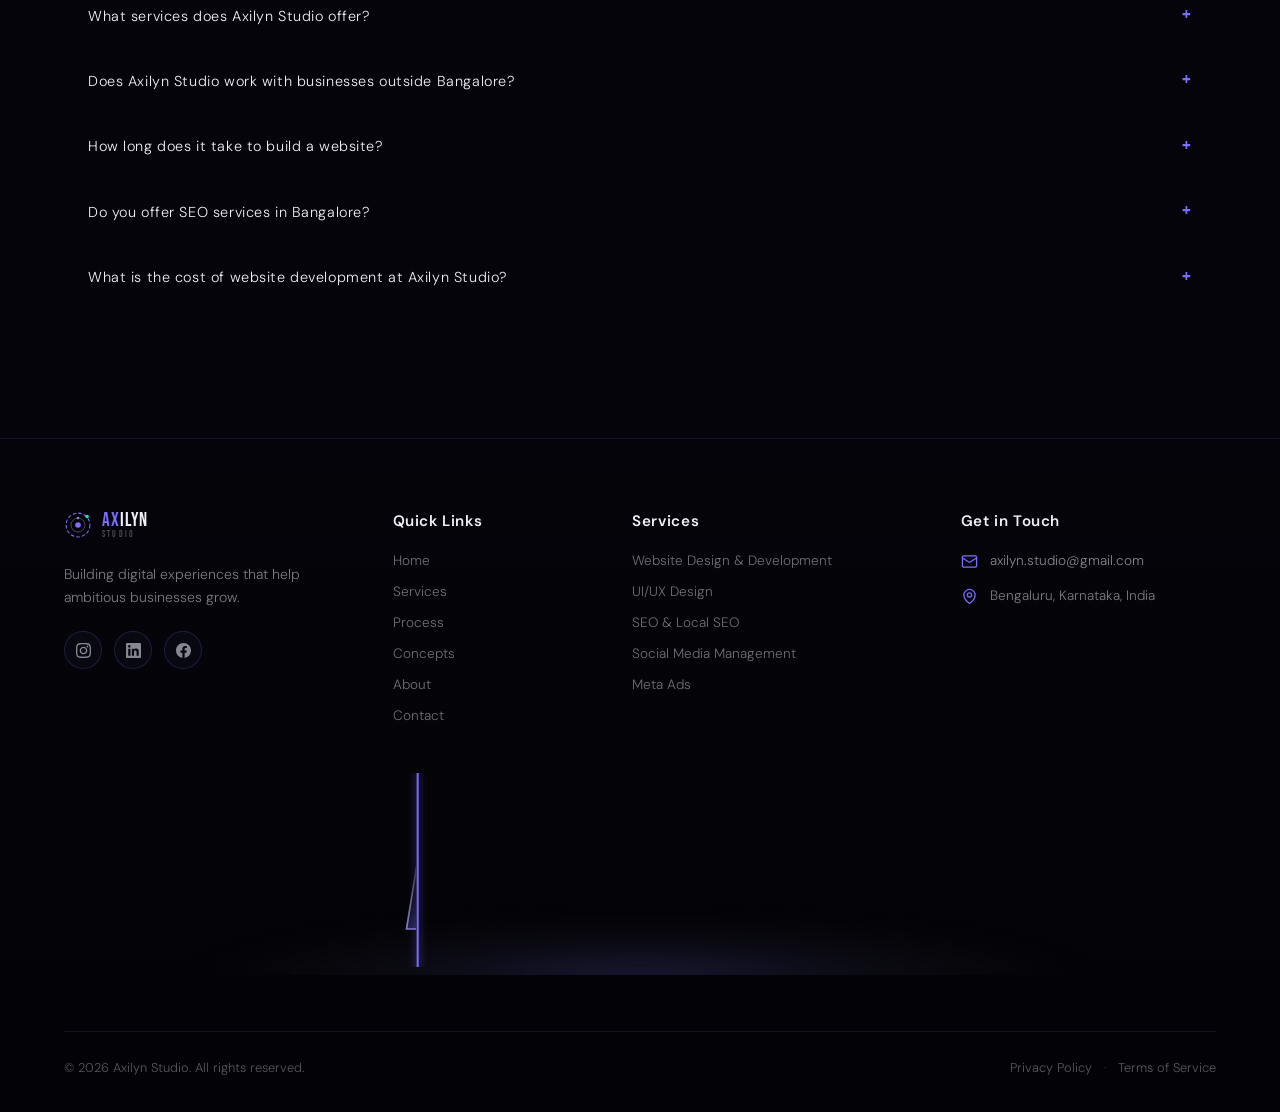
==== commit 005e60c4: "Integrate About section into homepage and update global about navigation" ====
--- a/about/index.html
+++ b/about/index.html
@@ -10,7 +10,11 @@
 <meta name="keywords" content="about Axilyn, digital design studio, UI UX studio, web development, SEO, local SEO, Meta ads"/>
 <meta name="robots" content="index, follow"/>
 <meta name="author" content="AXILYN"/>
-<link rel="canonical" href="https://axilyn-studio.vercel.app/about/"/>
+<link rel="canonical" href="https://axilyn-studio.vercel.app/#about"/>
+<meta http-equiv="refresh" content="0;url=/#about"/>
+<script>
+  window.location.replace('/#about');
+</script>
 
 <!-- ═══ OPEN GRAPH ═══ -->
 <meta property="og:type" content="website"/>
--- a/css/layout.css
+++ b/css/layout.css
@@ -877,64 +877,159 @@
   }
 }
 
-/* ── ABOUT ── */
-#about {
+/* ── ABOUT SECTION (HOMEPAGE) ── */
+.about-section {
   background: var(--bg);
+  padding: 7.5rem 5%;
+  position: relative;
+  overflow: hidden;
+  border-top: 1px solid rgba(255, 255, 255, 0.05);
+}
+
+.about-container {
+  max-width: 1320px;
+  margin: 0 auto;
+  width: 100%;
+}
+
+.about-grid {
   display: grid;
-  grid-template-columns: 1fr 1fr;
-  gap: 8rem;
-  align-items: center;
-}
-
-@media (max-width: 768px) {
-  #about {
+  grid-template-columns: 1.15fr 0.85fr;
+  gap: 4rem 6rem;
+  align-items: center;
+  min-height: 480px;
+}
+
+.about-col-left {
+  position: relative;
+  display: flex;
+  flex-direction: column;
+  justify-content: center;
+}
+
+.about-headline {
+  font-family: var(--fh);
+  font-size: clamp(2.6rem, 5vw, 4.4rem);
+  line-height: 0.96;
+  letter-spacing: 0.04em;
+  color: #FFFFFF;
+  margin: 0.8rem 0 1.8rem 0;
+  max-width: 580px;
+  word-break: break-word;
+}
+
+/* Controlled, subtle Axilyn orbit accent */
+.about-orbit-wrap {
+  width: 130px;
+  height: 130px;
+  position: relative;
+  display: flex;
+  align-items: center;
+  justify-content: center;
+  pointer-events: none;
+  margin-top: 0.5rem;
+  opacity: 0.85;
+}
+
+.about-orbit-wrap.mobile-only {
+  display: none;
+}
+
+.about-orbit-wrap.desktop-only {
+  display: flex;
+}
+
+.about-orbit-svg {
+  width: 100%;
+  height: 100%;
+}
+
+.about-orbit-svg .ao-r1 {
+  animation: ss 16s linear infinite;
+  transform-origin: 65px 65px;
+}
+
+.about-orbit-svg .ao-r2 {
+  animation: ssr 10s linear infinite;
+  transform-origin: 65px 65px;
+}
+
+.about-col-right {
+  display: flex;
+  flex-direction: column;
+  justify-content: center;
+}
+
+.about-narrative {
+  max-width: 520px;
+}
+
+.about-lead {
+  font-family: var(--fb);
+  font-size: clamp(1.04rem, 1.25vw, 1.18rem);
+  line-height: 1.7;
+  color: rgba(240, 240, 248, 0.92);
+  margin-bottom: 1.35rem;
+}
+
+.about-body {
+  font-family: var(--fb);
+  font-size: clamp(0.92rem, 1.05vw, 1rem);
+  line-height: 1.78;
+  color: rgba(240, 240, 248, 0.52);
+  margin-bottom: 1.2rem;
+}
+
+.about-body:last-child {
+  margin-bottom: 0;
+}
+
+@media (max-width: 900px) {
+  .about-section {
+    padding: 5rem 5%;
+  }
+
+  .about-grid {
     grid-template-columns: 1fr;
-    gap: 4rem;
-  }
-}
-
-.arw {
-  width: 100%;
-  aspect-ratio: 1;
-  display: flex;
-  align-items: center;
-  justify-content: center;
-  position: relative;
-}
-
-.arsvg {
-  width: 100%;
-  height: 100%;
-  animation: ss 20s linear infinite;
-}
-
-.arc {
-  position: absolute;
-  inset: 0;
-  display: flex;
-  align-items: center;
-  justify-content: center;
-}
-
-.ari {
-  display: flex;
-  flex-direction: column;
-  align-items: center;
-  justify-content: center;
-}
-
-.ac p {
-  color: rgba(240, 240, 248, 0.38);
-  font-size: 0.95rem;
-  line-height: 1.8;
-  margin-top: 1.5rem;
-}
-
-.skills {
-  display: flex;
-  flex-wrap: wrap;
-  gap: 0.5rem;
-  margin-top: 2rem;
+    gap: 2.2rem;
+    min-height: auto;
+  }
+
+  .about-headline {
+    font-size: clamp(2.3rem, 7.5vw, 3.5rem);
+    max-width: 100%;
+    margin-bottom: 1.2rem;
+  }
+
+  .about-orbit-wrap.desktop-only {
+    display: none;
+  }
+
+  .about-orbit-wrap.mobile-only {
+    display: flex;
+    width: 100px;
+    height: 100px;
+    margin-top: 1.5rem;
+  }
+
+  .about-narrative {
+    max-width: 100%;
+  }
+}
+
+@media (max-width: 600px) {
+  .about-section {
+    padding: 4rem 5%;
+  }
+
+  .about-headline {
+    font-size: clamp(2.1rem, 9vw, 3rem);
+  }
+
+  .about-orbit-wrap.mobile-only {
+    width: 80px;
+    height: 80px;
+  }
 }
 
 /* ── CONTACT & LOCATION SECTION ── */
